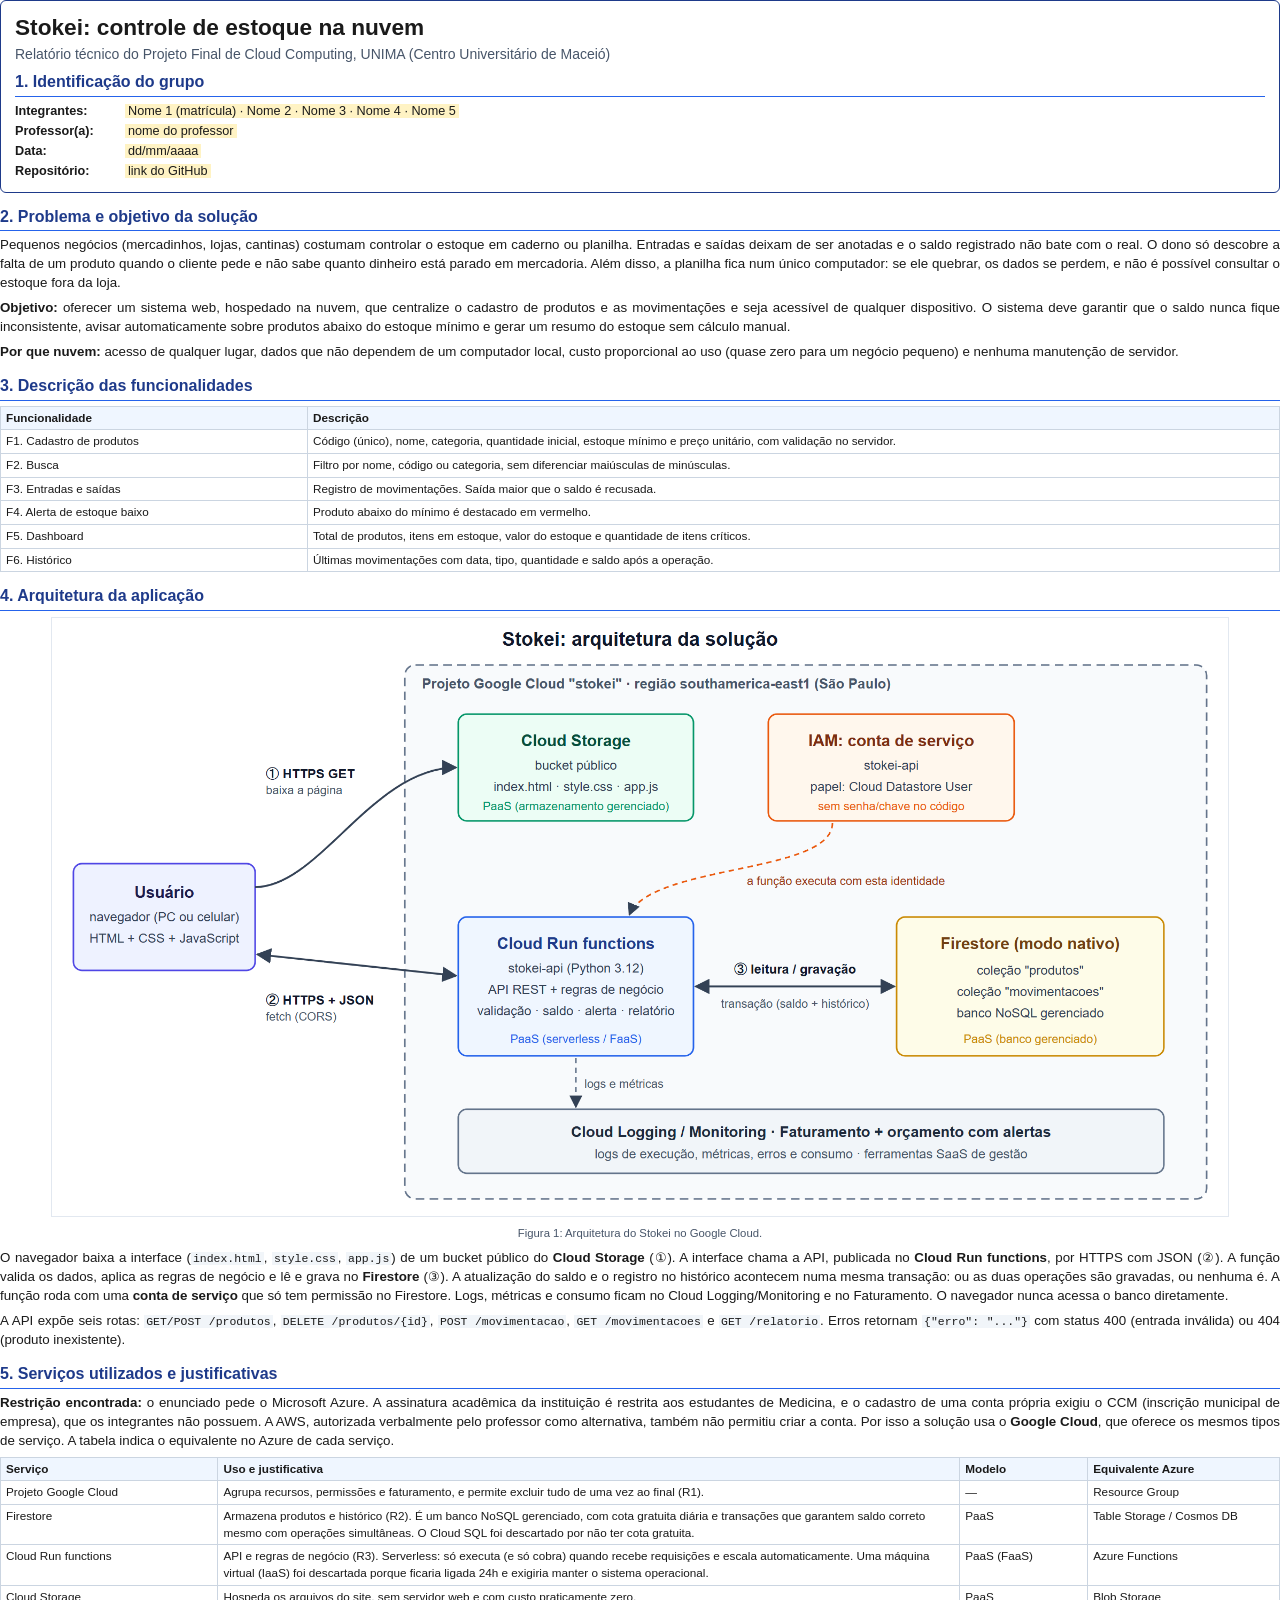
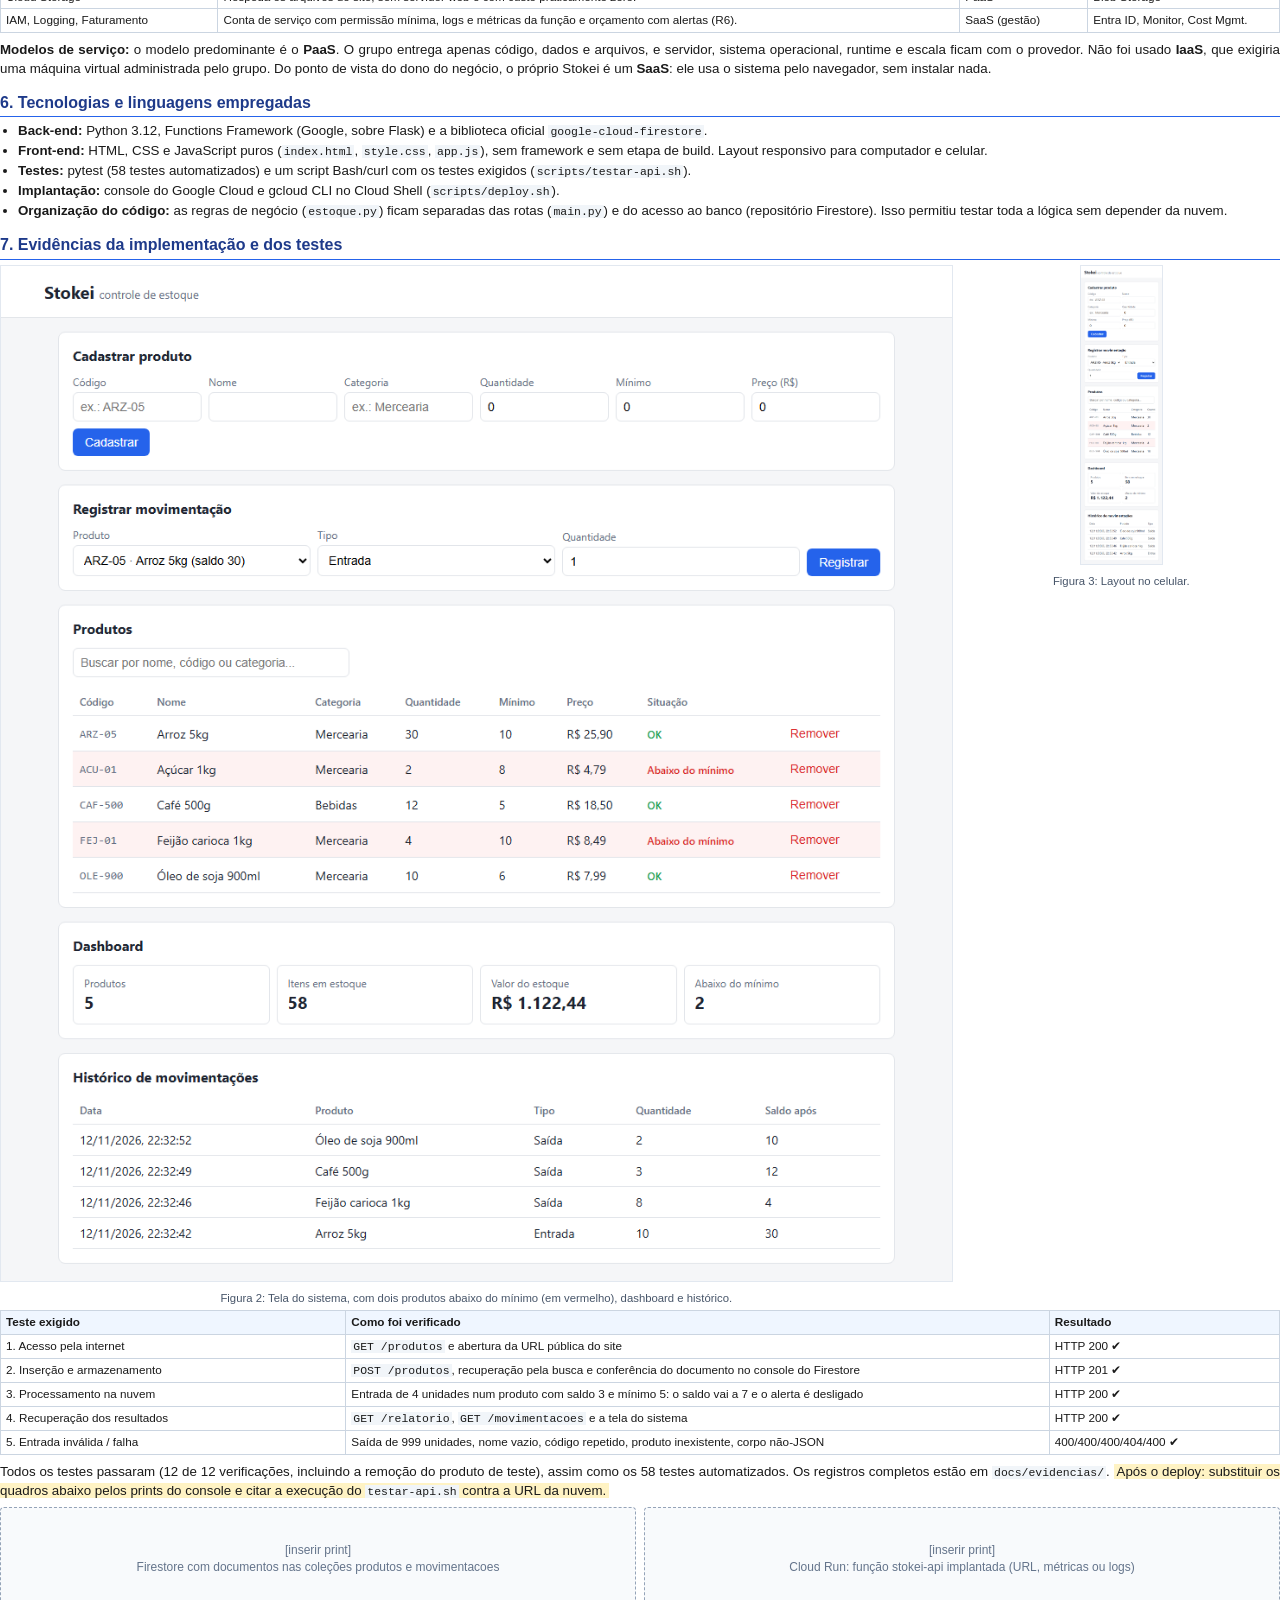
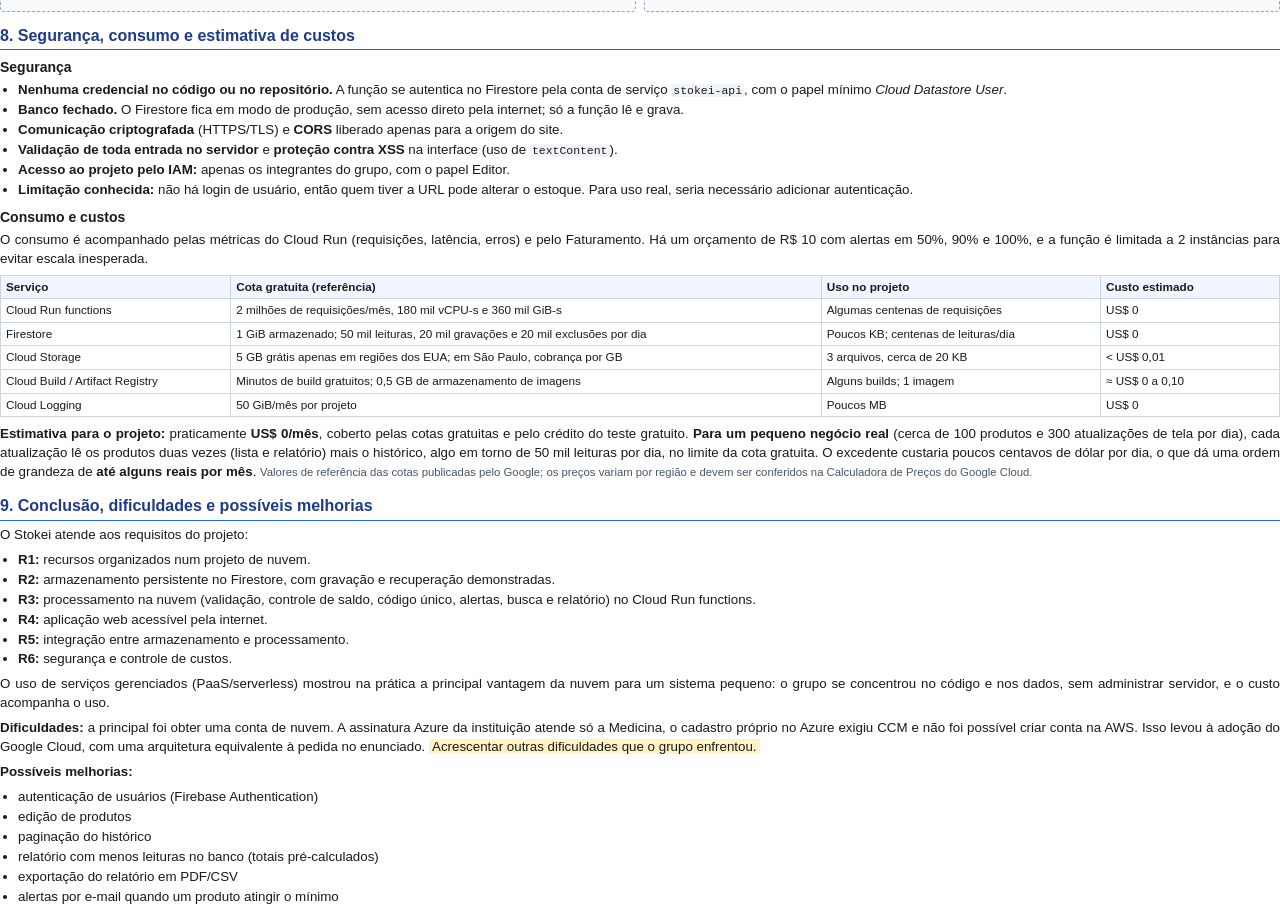
==== docs/relatorio/relatorio.html @ 0b98f46e "Initial version of the Stokei project Inventory web app for small businesses, built for the Cloud Co" ====
<!doctype html>
<html lang="pt-BR">
<head>
<meta charset="utf-8">
<title>Relatório Técnico — Stokei</title>
<style>
  @page { size: A4; margin: 15mm 17mm; }
  * { box-sizing: border-box; }
  body { font-family: "Segoe UI", Arial, Helvetica, sans-serif; font-size: 10pt; line-height: 1.42; color: #1a1a1a; margin: 0; }
  h1 { font-size: 17pt; margin: 0 0 2px; }
  h2 { font-size: 12pt; margin: 13px 0 5px; padding-bottom: 2px; border-bottom: 1.5px solid #2563eb; color: #1e3a8a; break-after: avoid; }
  h3 { font-size: 10.5pt; margin: 8px 0 3px; break-after: avoid; }
  p { margin: 0 0 6px; text-align: justify; }
  ul { margin: 0 0 6px; padding-left: 18px; }
  li { margin-bottom: 1px; }
  table { width: 100%; border-collapse: collapse; margin: 4px 0 8px; font-size: 8.8pt; }
  tr { break-inside: avoid; }
  th, td { border: 1px solid #cbd5e1; padding: 3px 5px; text-align: left; vertical-align: top; }
  th { background: #eff6ff; }
  code { font-family: Consolas, monospace; font-size: 8.6pt; background: #f1f5f9; padding: 0 2px; }
  figure { margin: 6px 0 8px; text-align: center; break-inside: avoid; }
  figure img { max-width: 100%; border: 1px solid #e2e8f0; }
  figcaption { font-size: 8.5pt; color: #475569; margin-top: 2px; }
  .capa { border: 1.5px solid #1e3a8a; border-radius: 6px; padding: 10px 14px; margin-bottom: 4px; }
  .capa h2 { margin-top: 0; }
  .capa .sub { color: #475569; font-size: 10.5pt; margin-bottom: 6px; }
  .capa table { margin: 0; font-size: 9.5pt; }
  .capa td { border: none; padding: 1px 4px 1px 0; }
  .preencher { background: #fff3c4; padding: 0 3px; }
  .print { border: 1.5px dashed #94a3b8; border-radius: 4px; height: 105px; display: flex; align-items: center; justify-content: center; color: #64748b; font-size: 9pt; background: #f8fafc; text-align: center; padding: 6px; }
  .duas { display: grid; grid-template-columns: 1fr 1fr; gap: 8px; break-inside: avoid; margin-bottom: 6px; }
  .lado { display: grid; grid-template-columns: 3fr 1fr; gap: 10px; align-items: start; break-inside: avoid; }
  .nota { font-size: 8.5pt; color: #475569; }
</style>
</head>
<body>

<div class="capa">
  <h1>Stokei: controle de estoque na nuvem</h1>
  <div class="sub">Relatório técnico do Projeto Final de Cloud Computing, UNIMA (Centro Universitário de Maceió)</div>
  <h2>1. Identificação do grupo</h2>
  <table>
    <tr><td style="width:110px"><b>Integrantes:</b></td><td><span class="preencher">Nome 1 (matrícula) · Nome 2 · Nome 3 · Nome 4 · Nome 5</span></td></tr>
    <tr><td><b>Professor(a):</b></td><td><span class="preencher">nome do professor</span></td></tr>
    <tr><td><b>Data:</b></td><td><span class="preencher">dd/mm/aaaa</span></td></tr>
    <tr><td><b>Repositório:</b></td><td><span class="preencher">link do GitHub</span></td></tr>
  </table>
</div>

<h2>2. Problema e objetivo da solução</h2>
<p>Pequenos negócios (mercadinhos, lojas, cantinas) costumam controlar o estoque em caderno ou planilha. Entradas e saídas deixam de ser anotadas e o saldo registrado não bate com o real. O dono só descobre a falta de um produto quando o cliente pede e não sabe quanto dinheiro está parado em mercadoria. Além disso, a planilha fica num único computador: se ele quebrar, os dados se perdem, e não é possível consultar o estoque fora da loja.</p>
<p><b>Objetivo:</b> oferecer um sistema web, hospedado na nuvem, que centralize o cadastro de produtos e as movimentações e seja acessível de qualquer dispositivo. O sistema deve garantir que o saldo nunca fique inconsistente, avisar automaticamente sobre produtos abaixo do estoque mínimo e gerar um resumo do estoque sem cálculo manual.</p>
<p><b>Por que nuvem:</b> acesso de qualquer lugar, dados que não dependem de um computador local, custo proporcional ao uso (quase zero para um negócio pequeno) e nenhuma manutenção de servidor.</p>

<h2>3. Descrição das funcionalidades</h2>
<table>
  <tr><th style="width:24%">Funcionalidade</th><th>Descrição</th></tr>
  <tr><td>F1. Cadastro de produtos</td><td>Código (único), nome, categoria, quantidade inicial, estoque mínimo e preço unitário, com validação no servidor.</td></tr>
  <tr><td>F2. Busca</td><td>Filtro por nome, código ou categoria, sem diferenciar maiúsculas de minúsculas.</td></tr>
  <tr><td>F3. Entradas e saídas</td><td>Registro de movimentações. Saída maior que o saldo é recusada.</td></tr>
  <tr><td>F4. Alerta de estoque baixo</td><td>Produto abaixo do mínimo é destacado em vermelho.</td></tr>
  <tr><td>F5. Dashboard</td><td>Total de produtos, itens em estoque, valor do estoque e quantidade de itens críticos.</td></tr>
  <tr><td>F6. Histórico</td><td>Últimas movimentações com data, tipo, quantidade e saldo após a operação.</td></tr>
</table>

<h2>4. Arquitetura da aplicação</h2>
<figure>
  <img src="../arquitetura.png" alt="Diagrama de arquitetura do Stokei" style="max-width:92%">
  <figcaption>Figura 1: Arquitetura do Stokei no Google Cloud.</figcaption>
</figure>
<p>O navegador baixa a interface (<code>index.html</code>, <code>style.css</code>, <code>app.js</code>) de um bucket público do <b>Cloud Storage</b> (①). A interface chama a API, publicada no <b>Cloud Run functions</b>, por HTTPS com JSON (②). A função valida os dados, aplica as regras de negócio e lê e grava no <b>Firestore</b> (③). A atualização do saldo e o registro no histórico acontecem numa mesma transação: ou as duas operações são gravadas, ou nenhuma é. A função roda com uma <b>conta de serviço</b> que só tem permissão no Firestore. Logs, métricas e consumo ficam no Cloud Logging/Monitoring e no Faturamento. O navegador nunca acessa o banco diretamente.</p>
<p>A API expõe seis rotas: <code>GET/POST /produtos</code>, <code>DELETE /produtos/{id}</code>, <code>POST /movimentacao</code>, <code>GET /movimentacoes</code> e <code>GET /relatorio</code>. Erros retornam <code>{"erro": "..."}</code> com status 400 (entrada inválida) ou 404 (produto inexistente).</p>

<h2>5. Serviços utilizados e justificativas</h2>
<p><b>Restrição encontrada:</b> o enunciado pede o Microsoft Azure. A assinatura acadêmica da instituição é restrita aos estudantes de Medicina, e o cadastro de uma conta própria exigiu o CCM (inscrição municipal de empresa), que os integrantes não possuem. A AWS, autorizada verbalmente pelo professor como alternativa, também não permitiu criar a conta. Por isso a solução usa o <b>Google Cloud</b>, que oferece os mesmos tipos de serviço. A tabela indica o equivalente no Azure de cada serviço.</p>
<table>
  <tr><th style="width:17%">Serviço</th><th>Uso e justificativa</th><th style="width:10%">Modelo</th><th style="width:15%">Equivalente Azure</th></tr>
  <tr><td>Projeto Google Cloud</td><td>Agrupa recursos, permissões e faturamento, e permite excluir tudo de uma vez ao final (R1).</td><td>—</td><td>Resource Group</td></tr>
  <tr><td>Firestore</td><td>Armazena produtos e histórico (R2). É um banco NoSQL gerenciado, com cota gratuita diária e transações que garantem saldo correto mesmo com operações simultâneas. O Cloud SQL foi descartado por não ter cota gratuita.</td><td>PaaS</td><td>Table Storage / Cosmos DB</td></tr>
  <tr><td>Cloud Run functions</td><td>API e regras de negócio (R3). Serverless: só executa (e só cobra) quando recebe requisições e escala automaticamente. Uma máquina virtual (IaaS) foi descartada porque ficaria ligada 24h e exigiria manter o sistema operacional.</td><td>PaaS (FaaS)</td><td>Azure Functions</td></tr>
  <tr><td>Cloud Storage</td><td>Hospeda os arquivos do site, sem servidor web e com custo praticamente zero.</td><td>PaaS</td><td>Blob Storage</td></tr>
  <tr><td>IAM, Logging, Faturamento</td><td>Conta de serviço com permissão mínima, logs e métricas da função e orçamento com alertas (R6).</td><td>SaaS (gestão)</td><td>Entra ID, Monitor, Cost Mgmt.</td></tr>
</table>
<p><b>Modelos de serviço:</b> o modelo predominante é o <b>PaaS</b>. O grupo entrega apenas código, dados e arquivos, e servidor, sistema operacional, runtime e escala ficam com o provedor. Não foi usado <b>IaaS</b>, que exigiria uma máquina virtual administrada pelo grupo. Do ponto de vista do dono do negócio, o próprio Stokei é um <b>SaaS</b>: ele usa o sistema pelo navegador, sem instalar nada.</p>

<h2>6. Tecnologias e linguagens empregadas</h2>
<ul>
  <li><b>Back-end:</b> Python 3.12, Functions Framework (Google, sobre Flask) e a biblioteca oficial <code>google-cloud-firestore</code>.</li>
  <li><b>Front-end:</b> HTML, CSS e JavaScript puros (<code>index.html</code>, <code>style.css</code>, <code>app.js</code>), sem framework e sem etapa de build. Layout responsivo para computador e celular.</li>
  <li><b>Testes:</b> pytest (58 testes automatizados) e um script Bash/curl com os testes exigidos (<code>scripts/testar-api.sh</code>).</li>
  <li><b>Implantação:</b> console do Google Cloud e gcloud CLI no Cloud Shell (<code>scripts/deploy.sh</code>).</li>
  <li><b>Organização do código:</b> as regras de negócio (<code>estoque.py</code>) ficam separadas das rotas (<code>main.py</code>) e do acesso ao banco (repositório Firestore). Isso permitiu testar toda a lógica sem depender da nuvem.</li>
</ul>

<h2>7. Evidências da implementação e dos testes</h2>
<div class="lado">
  <figure style="margin:0">
    <img src="../evidencias/tela-sistema.png" alt="Tela do Stokei no computador">
    <figcaption>Figura 2: Tela do sistema, com dois produtos abaixo do mínimo (em vermelho), dashboard e histórico.</figcaption>
  </figure>
  <figure style="margin:0">
    <img src="../evidencias/tela-celular.png" alt="Tela do Stokei no celular" style="max-height:300px">
    <figcaption>Figura 3: Layout no celular.</figcaption>
  </figure>
</div>
<table>
  <tr><th style="width:27%">Teste exigido</th><th>Como foi verificado</th><th style="width:18%">Resultado</th></tr>
  <tr><td>1. Acesso pela internet</td><td><code>GET /produtos</code> e abertura da URL pública do site</td><td>HTTP 200 ✔</td></tr>
  <tr><td>2. Inserção e armazenamento</td><td><code>POST /produtos</code>, recuperação pela busca e conferência do documento no console do Firestore</td><td>HTTP 201 ✔</td></tr>
  <tr><td>3. Processamento na nuvem</td><td>Entrada de 4 unidades num produto com saldo 3 e mínimo 5: o saldo vai a 7 e o alerta é desligado</td><td>HTTP 200 ✔</td></tr>
  <tr><td>4. Recuperação dos resultados</td><td><code>GET /relatorio</code>, <code>GET /movimentacoes</code> e a tela do sistema</td><td>HTTP 200 ✔</td></tr>
  <tr><td>5. Entrada inválida / falha</td><td>Saída de 999 unidades, nome vazio, código repetido, produto inexistente, corpo não-JSON</td><td>400/400/400/404/400 ✔</td></tr>
</table>
<p>Todos os testes passaram (12 de 12 verificações, incluindo a remoção do produto de teste), assim como os 58 testes automatizados. Os registros completos estão em <code>docs/evidencias/</code>. <span class="preencher">Após o deploy: substituir os quadros abaixo pelos prints do console e citar a execução do <code>testar-api.sh</code> contra a URL da nuvem.</span></p>
<div class="duas">
  <div class="print">[inserir print]<br>Firestore com documentos nas coleções produtos e movimentacoes</div>
  <div class="print">[inserir print]<br>Cloud Run: função stokei-api implantada (URL, métricas ou logs)</div>
</div>

<h2>8. Segurança, consumo e estimativa de custos</h2>
<h3>Segurança</h3>
<ul>
  <li><b>Nenhuma credencial no código ou no repositório.</b> A função se autentica no Firestore pela conta de serviço <code>stokei-api</code>, com o papel mínimo <i>Cloud Datastore User</i>.</li>
  <li><b>Banco fechado.</b> O Firestore fica em modo de produção, sem acesso direto pela internet; só a função lê e grava.</li>
  <li><b>Comunicação criptografada</b> (HTTPS/TLS) e <b>CORS</b> liberado apenas para a origem do site.</li>
  <li><b>Validação de toda entrada no servidor</b> e <b>proteção contra XSS</b> na interface (uso de <code>textContent</code>).</li>
  <li><b>Acesso ao projeto pelo IAM:</b> apenas os integrantes do grupo, com o papel Editor.</li>
  <li><b>Limitação conhecida:</b> não há login de usuário, então quem tiver a URL pode alterar o estoque. Para uso real, seria necessário adicionar autenticação.</li>
</ul>
<h3>Consumo e custos</h3>
<p>O consumo é acompanhado pelas métricas do Cloud Run (requisições, latência, erros) e pelo Faturamento. Há um orçamento de R$ 10 com alertas em 50%, 90% e 100%, e a função é limitada a 2 instâncias para evitar escala inesperada.</p>
<table>
  <tr><th style="width:18%">Serviço</th><th>Cota gratuita (referência)</th><th>Uso no projeto</th><th style="width:14%">Custo estimado</th></tr>
  <tr><td>Cloud Run functions</td><td>2 milhões de requisições/mês, 180 mil vCPU-s e 360 mil GiB-s</td><td>Algumas centenas de requisições</td><td>US$ 0</td></tr>
  <tr><td>Firestore</td><td>1 GiB armazenado; 50 mil leituras, 20 mil gravações e 20 mil exclusões por dia</td><td>Poucos KB; centenas de leituras/dia</td><td>US$ 0</td></tr>
  <tr><td>Cloud Storage</td><td>5 GB grátis apenas em regiões dos EUA; em São Paulo, cobrança por GB</td><td>3 arquivos, cerca de 20 KB</td><td>&lt; US$ 0,01</td></tr>
  <tr><td>Cloud Build / Artifact Registry</td><td>Minutos de build gratuitos; 0,5 GB de armazenamento de imagens</td><td>Alguns builds; 1 imagem</td><td>≈ US$ 0 a 0,10</td></tr>
  <tr><td>Cloud Logging</td><td>50 GiB/mês por projeto</td><td>Poucos MB</td><td>US$ 0</td></tr>
</table>
<p><b>Estimativa para o projeto:</b> praticamente <b>US$ 0/mês</b>, coberto pelas cotas gratuitas e pelo crédito do teste gratuito. <b>Para um pequeno negócio real</b> (cerca de 100 produtos e 300 atualizações de tela por dia), cada atualização lê os produtos duas vezes (lista e relatório) mais o histórico, algo em torno de 50 mil leituras por dia, no limite da cota gratuita. O excedente custaria poucos centavos de dólar por dia, o que dá uma ordem de grandeza de <b>até alguns reais por mês</b>. <span class="nota">Valores de referência das cotas publicadas pelo Google; os preços variam por região e devem ser conferidos na Calculadora de Preços do Google Cloud.</span></p>

<h2>9. Conclusão, dificuldades e possíveis melhorias</h2>
<p>O Stokei atende aos requisitos do projeto:</p>
<ul>
  <li><b>R1:</b> recursos organizados num projeto de nuvem.</li>
  <li><b>R2:</b> armazenamento persistente no Firestore, com gravação e recuperação demonstradas.</li>
  <li><b>R3:</b> processamento na nuvem (validação, controle de saldo, código único, alertas, busca e relatório) no Cloud Run functions.</li>
  <li><b>R4:</b> aplicação web acessível pela internet.</li>
  <li><b>R5:</b> integração entre armazenamento e processamento.</li>
  <li><b>R6:</b> segurança e controle de custos.</li>
</ul>
<p>O uso de serviços gerenciados (PaaS/serverless) mostrou na prática a principal vantagem da nuvem para um sistema pequeno: o grupo se concentrou no código e nos dados, sem administrar servidor, e o custo acompanha o uso.</p>
<p><b>Dificuldades:</b> a principal foi obter uma conta de nuvem. A assinatura Azure da instituição atende só a Medicina, o cadastro próprio no Azure exigiu CCM e não foi possível criar conta na AWS. Isso levou à adoção do Google Cloud, com uma arquitetura equivalente à pedida no enunciado. <span class="preencher">Acrescentar outras dificuldades que o grupo enfrentou.</span></p>
<p><b>Possíveis melhorias:</b></p>
<ul>
  <li>autenticação de usuários (Firebase Authentication)</li>
  <li>edição de produtos</li>
  <li>paginação do histórico</li>
  <li>relatório com menos leituras no banco (totais pré-calculados)</li>
  <li>exportação do relatório em PDF/CSV</li>
  <li>alertas por e-mail quando um produto atingir o mínimo</li>
</ul>

</body>
</html>
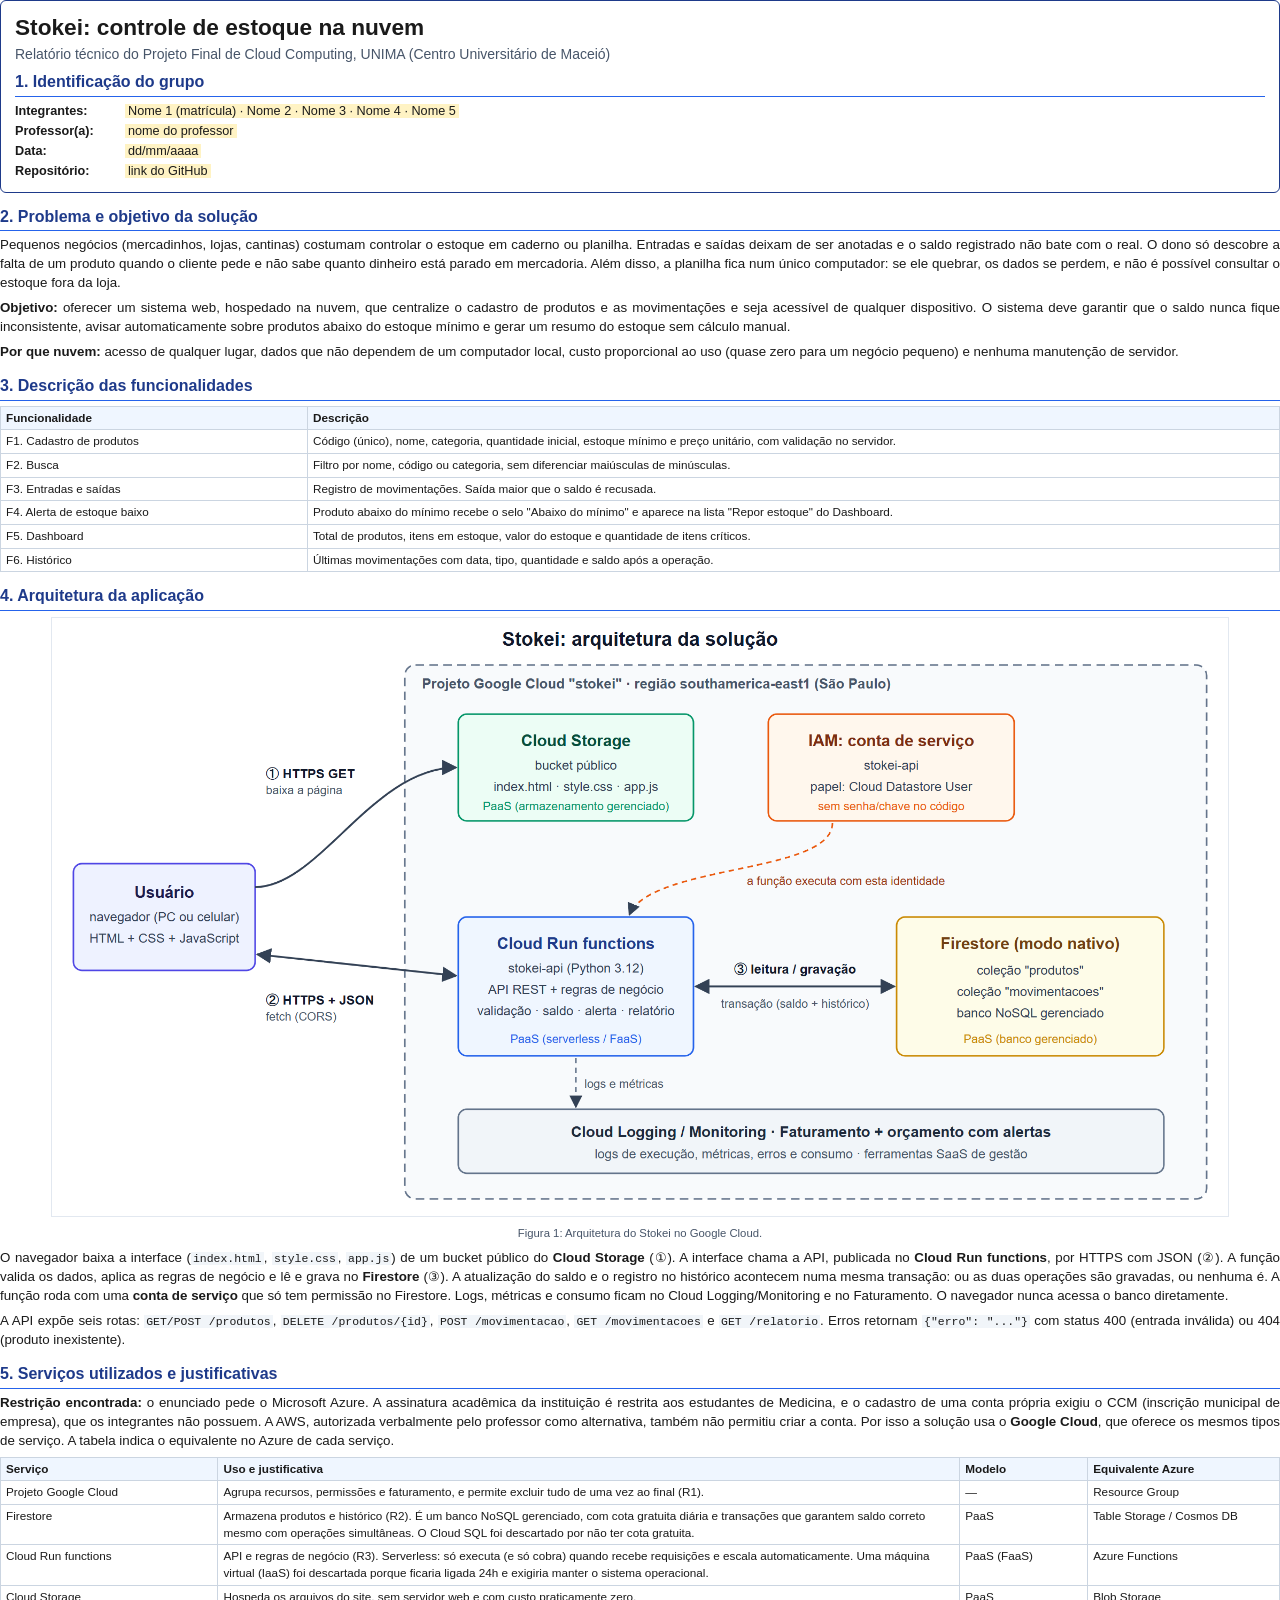
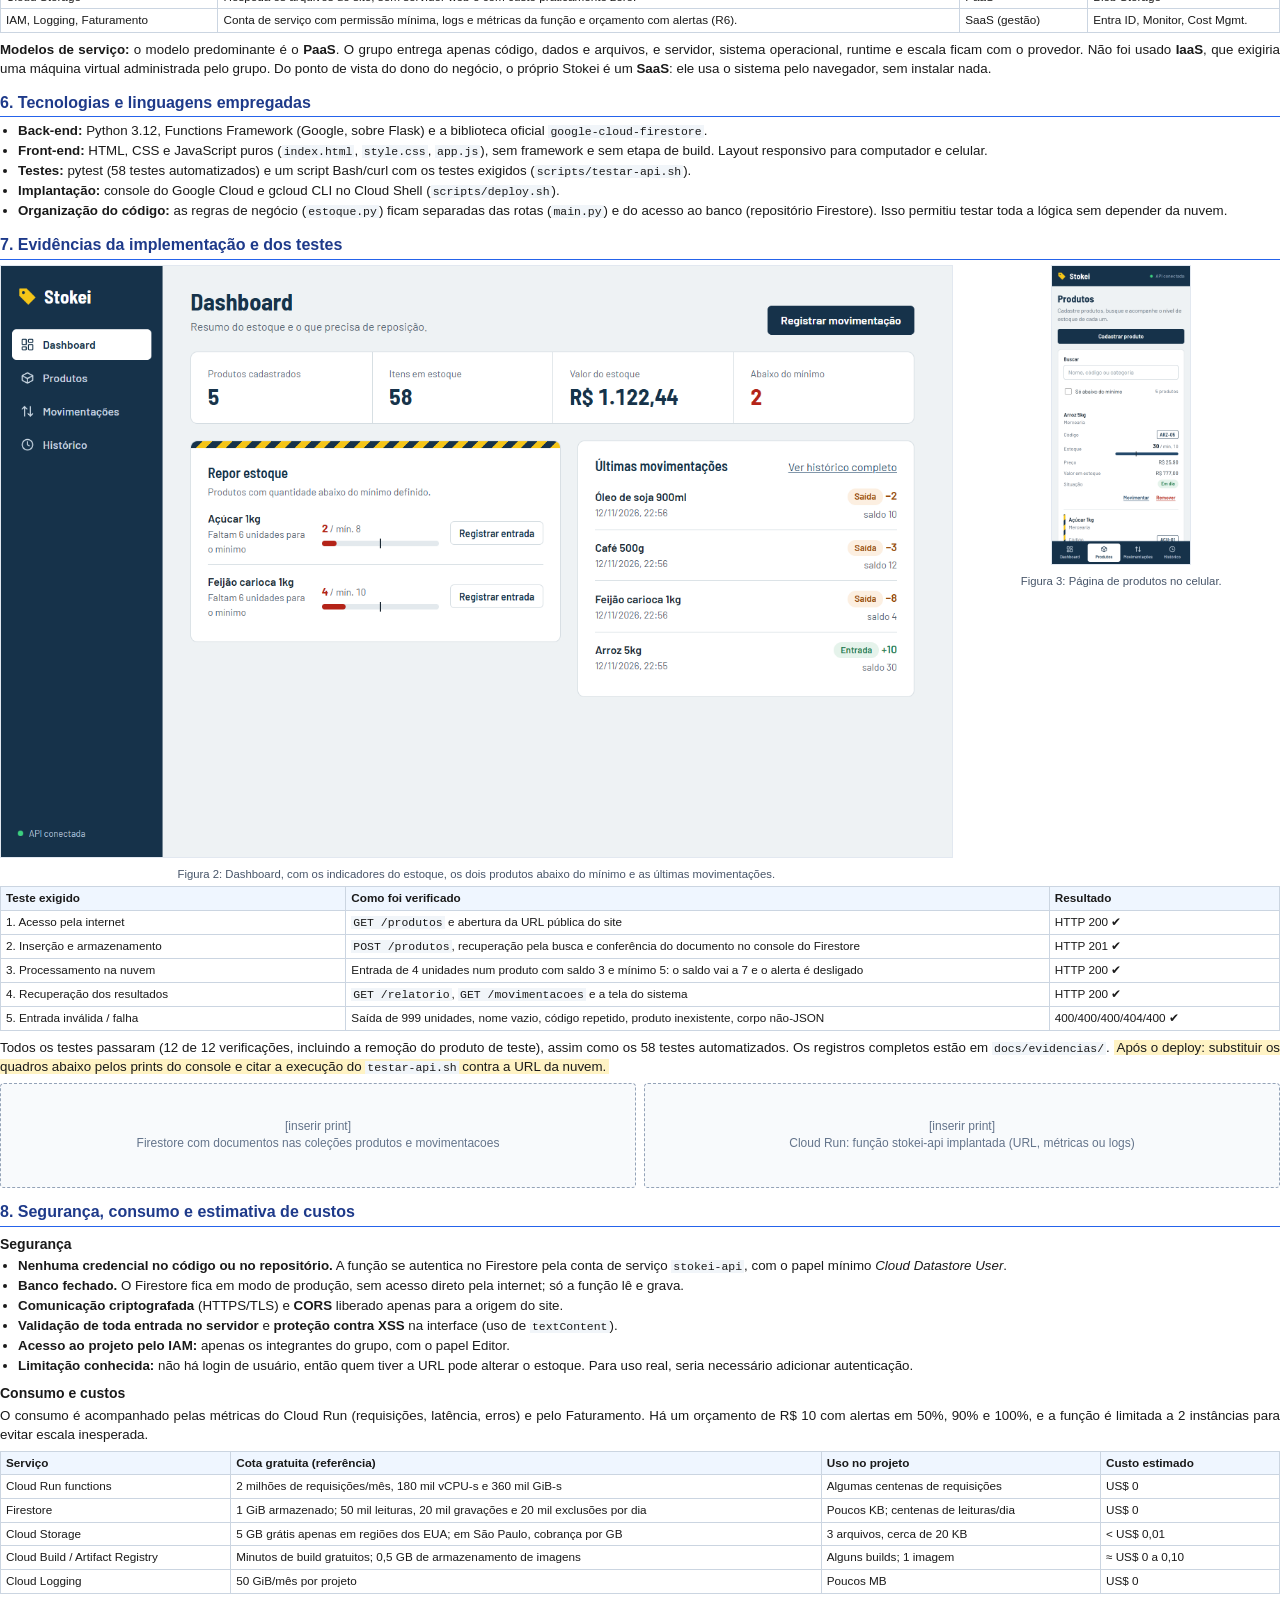
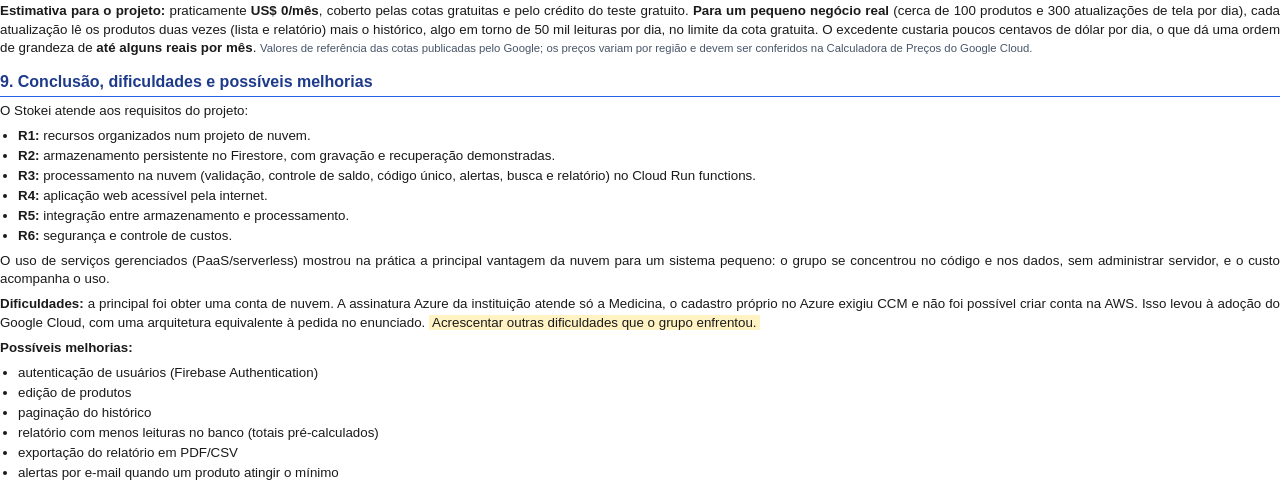
==== commit 674320d3: "Redesign the site as four pages with a sidebar - Split the single page into Dashboard, Produtos, Mov" ====
--- a/docs/relatorio/relatorio.html
+++ b/docs/relatorio/relatorio.html
@@ -58,7 +58,7 @@
   <tr><td>F1. Cadastro de produtos</td><td>Código (único), nome, categoria, quantidade inicial, estoque mínimo e preço unitário, com validação no servidor.</td></tr>
   <tr><td>F2. Busca</td><td>Filtro por nome, código ou categoria, sem diferenciar maiúsculas de minúsculas.</td></tr>
   <tr><td>F3. Entradas e saídas</td><td>Registro de movimentações. Saída maior que o saldo é recusada.</td></tr>
-  <tr><td>F4. Alerta de estoque baixo</td><td>Produto abaixo do mínimo é destacado em vermelho.</td></tr>
+  <tr><td>F4. Alerta de estoque baixo</td><td>Produto abaixo do mínimo recebe o selo "Abaixo do mínimo" e aparece na lista "Repor estoque" do Dashboard.</td></tr>
   <tr><td>F5. Dashboard</td><td>Total de produtos, itens em estoque, valor do estoque e quantidade de itens críticos.</td></tr>
   <tr><td>F6. Histórico</td><td>Últimas movimentações com data, tipo, quantidade e saldo após a operação.</td></tr>
 </table>
@@ -96,11 +96,11 @@
 <div class="lado">
   <figure style="margin:0">
     <img src="../evidencias/tela-sistema.png" alt="Tela do Stokei no computador">
-    <figcaption>Figura 2: Tela do sistema, com dois produtos abaixo do mínimo (em vermelho), dashboard e histórico.</figcaption>
+    <figcaption>Figura 2: Dashboard, com os indicadores do estoque, os dois produtos abaixo do mínimo e as últimas movimentações.</figcaption>
   </figure>
   <figure style="margin:0">
     <img src="../evidencias/tela-celular.png" alt="Tela do Stokei no celular" style="max-height:300px">
-    <figcaption>Figura 3: Layout no celular.</figcaption>
+    <figcaption>Figura 3: Página de produtos no celular.</figcaption>
   </figure>
 </div>
 <table>
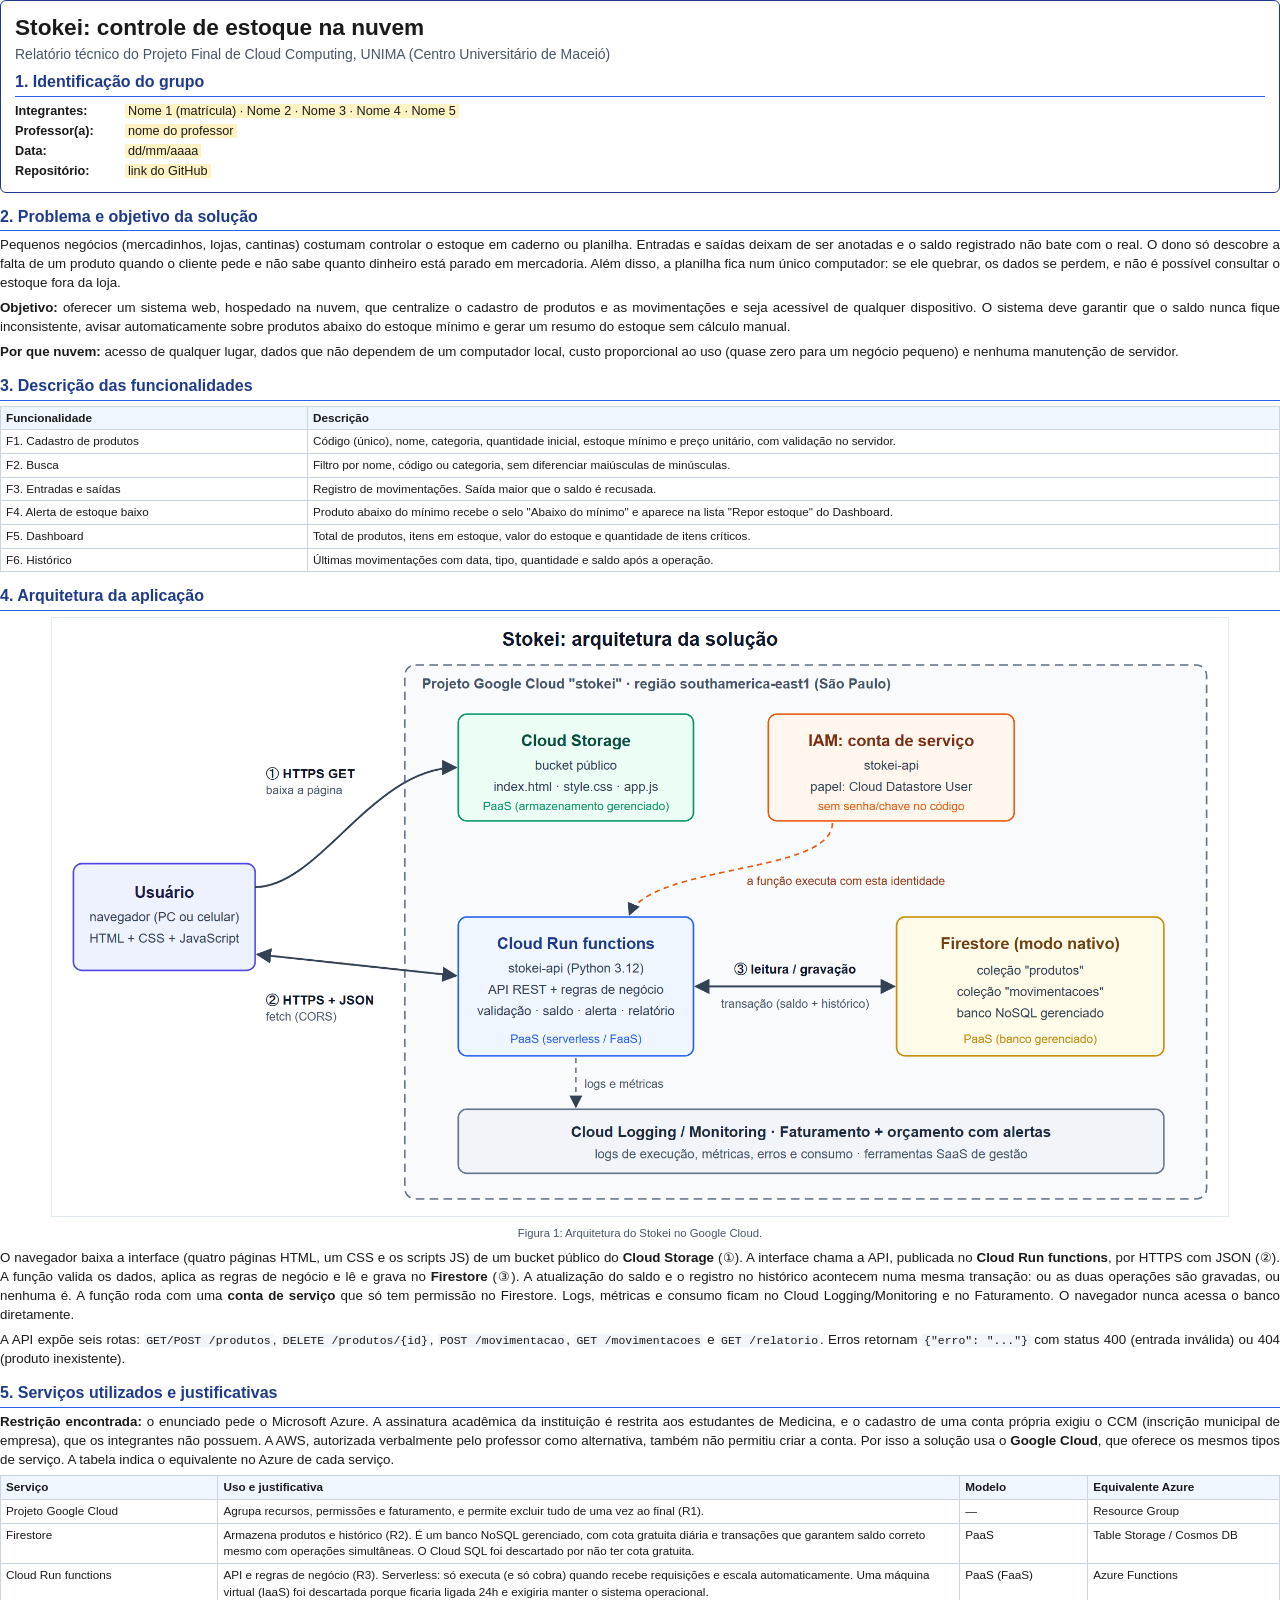
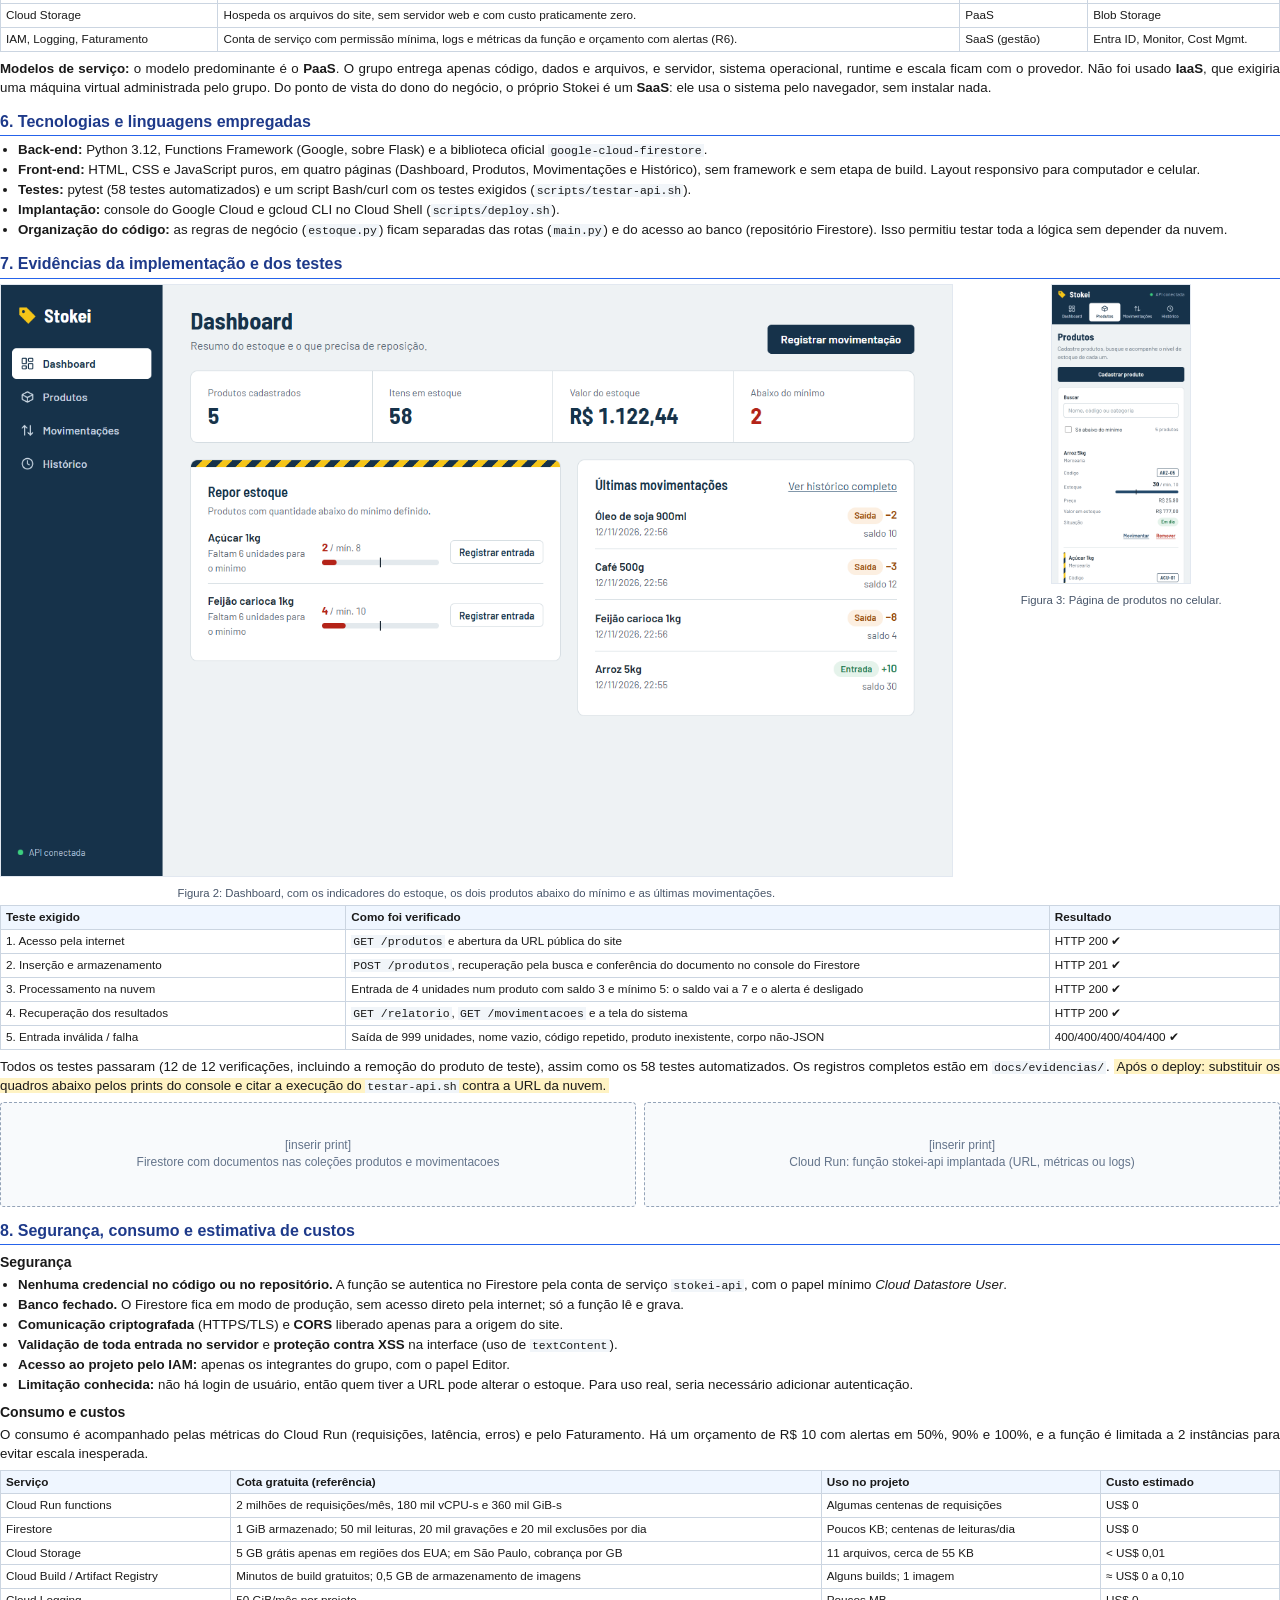
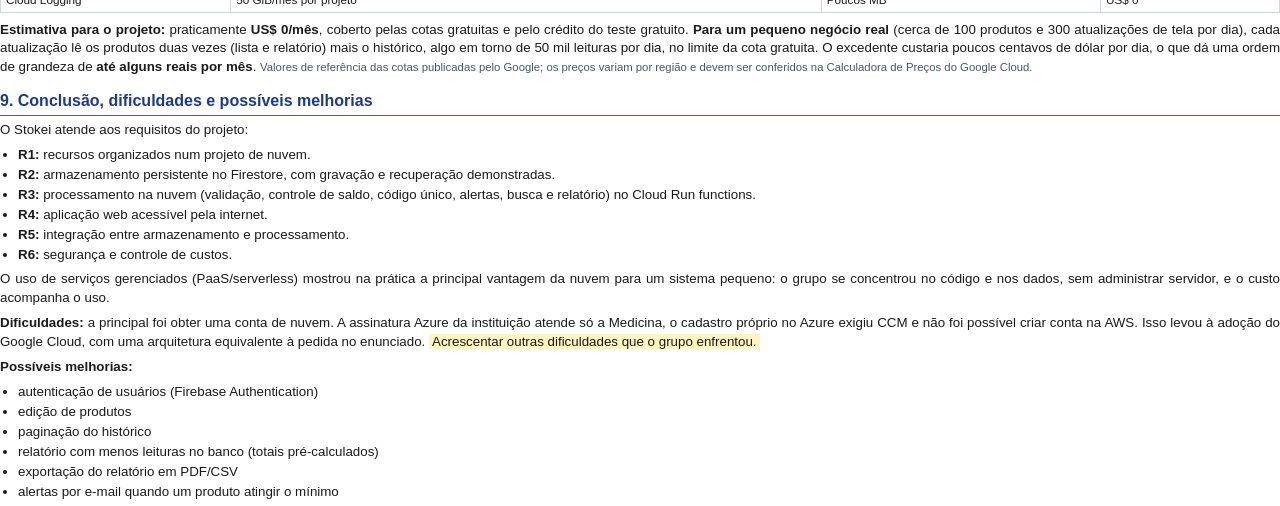
==== commit 6d1436cd: "Move the phone menu to the top and fix stale doc references - Phone layout: the page menu is now a s" ====
--- a/docs/relatorio/relatorio.html
+++ b/docs/relatorio/relatorio.html
@@ -68,7 +68,7 @@
   <img src="../arquitetura.png" alt="Diagrama de arquitetura do Stokei" style="max-width:92%">
   <figcaption>Figura 1: Arquitetura do Stokei no Google Cloud.</figcaption>
 </figure>
-<p>O navegador baixa a interface (<code>index.html</code>, <code>style.css</code>, <code>app.js</code>) de um bucket público do <b>Cloud Storage</b> (①). A interface chama a API, publicada no <b>Cloud Run functions</b>, por HTTPS com JSON (②). A função valida os dados, aplica as regras de negócio e lê e grava no <b>Firestore</b> (③). A atualização do saldo e o registro no histórico acontecem numa mesma transação: ou as duas operações são gravadas, ou nenhuma é. A função roda com uma <b>conta de serviço</b> que só tem permissão no Firestore. Logs, métricas e consumo ficam no Cloud Logging/Monitoring e no Faturamento. O navegador nunca acessa o banco diretamente.</p>
+<p>O navegador baixa a interface (quatro páginas HTML, um CSS e os scripts JS) de um bucket público do <b>Cloud Storage</b> (①). A interface chama a API, publicada no <b>Cloud Run functions</b>, por HTTPS com JSON (②). A função valida os dados, aplica as regras de negócio e lê e grava no <b>Firestore</b> (③). A atualização do saldo e o registro no histórico acontecem numa mesma transação: ou as duas operações são gravadas, ou nenhuma é. A função roda com uma <b>conta de serviço</b> que só tem permissão no Firestore. Logs, métricas e consumo ficam no Cloud Logging/Monitoring e no Faturamento. O navegador nunca acessa o banco diretamente.</p>
 <p>A API expõe seis rotas: <code>GET/POST /produtos</code>, <code>DELETE /produtos/{id}</code>, <code>POST /movimentacao</code>, <code>GET /movimentacoes</code> e <code>GET /relatorio</code>. Erros retornam <code>{"erro": "..."}</code> com status 400 (entrada inválida) ou 404 (produto inexistente).</p>
 
 <h2>5. Serviços utilizados e justificativas</h2>
@@ -86,7 +86,7 @@
 <h2>6. Tecnologias e linguagens empregadas</h2>
 <ul>
   <li><b>Back-end:</b> Python 3.12, Functions Framework (Google, sobre Flask) e a biblioteca oficial <code>google-cloud-firestore</code>.</li>
-  <li><b>Front-end:</b> HTML, CSS e JavaScript puros (<code>index.html</code>, <code>style.css</code>, <code>app.js</code>), sem framework e sem etapa de build. Layout responsivo para computador e celular.</li>
+  <li><b>Front-end:</b> HTML, CSS e JavaScript puros, em quatro páginas (Dashboard, Produtos, Movimentações e Histórico), sem framework e sem etapa de build. Layout responsivo para computador e celular.</li>
   <li><b>Testes:</b> pytest (58 testes automatizados) e um script Bash/curl com os testes exigidos (<code>scripts/testar-api.sh</code>).</li>
   <li><b>Implantação:</b> console do Google Cloud e gcloud CLI no Cloud Shell (<code>scripts/deploy.sh</code>).</li>
   <li><b>Organização do código:</b> as regras de negócio (<code>estoque.py</code>) ficam separadas das rotas (<code>main.py</code>) e do acesso ao banco (repositório Firestore). Isso permitiu testar toda a lógica sem depender da nuvem.</li>
@@ -133,7 +133,7 @@
   <tr><th style="width:18%">Serviço</th><th>Cota gratuita (referência)</th><th>Uso no projeto</th><th style="width:14%">Custo estimado</th></tr>
   <tr><td>Cloud Run functions</td><td>2 milhões de requisições/mês, 180 mil vCPU-s e 360 mil GiB-s</td><td>Algumas centenas de requisições</td><td>US$ 0</td></tr>
   <tr><td>Firestore</td><td>1 GiB armazenado; 50 mil leituras, 20 mil gravações e 20 mil exclusões por dia</td><td>Poucos KB; centenas de leituras/dia</td><td>US$ 0</td></tr>
-  <tr><td>Cloud Storage</td><td>5 GB grátis apenas em regiões dos EUA; em São Paulo, cobrança por GB</td><td>3 arquivos, cerca de 20 KB</td><td>&lt; US$ 0,01</td></tr>
+  <tr><td>Cloud Storage</td><td>5 GB grátis apenas em regiões dos EUA; em São Paulo, cobrança por GB</td><td>11 arquivos, cerca de 55 KB</td><td>&lt; US$ 0,01</td></tr>
   <tr><td>Cloud Build / Artifact Registry</td><td>Minutos de build gratuitos; 0,5 GB de armazenamento de imagens</td><td>Alguns builds; 1 imagem</td><td>≈ US$ 0 a 0,10</td></tr>
   <tr><td>Cloud Logging</td><td>50 GiB/mês por projeto</td><td>Poucos MB</td><td>US$ 0</td></tr>
 </table>
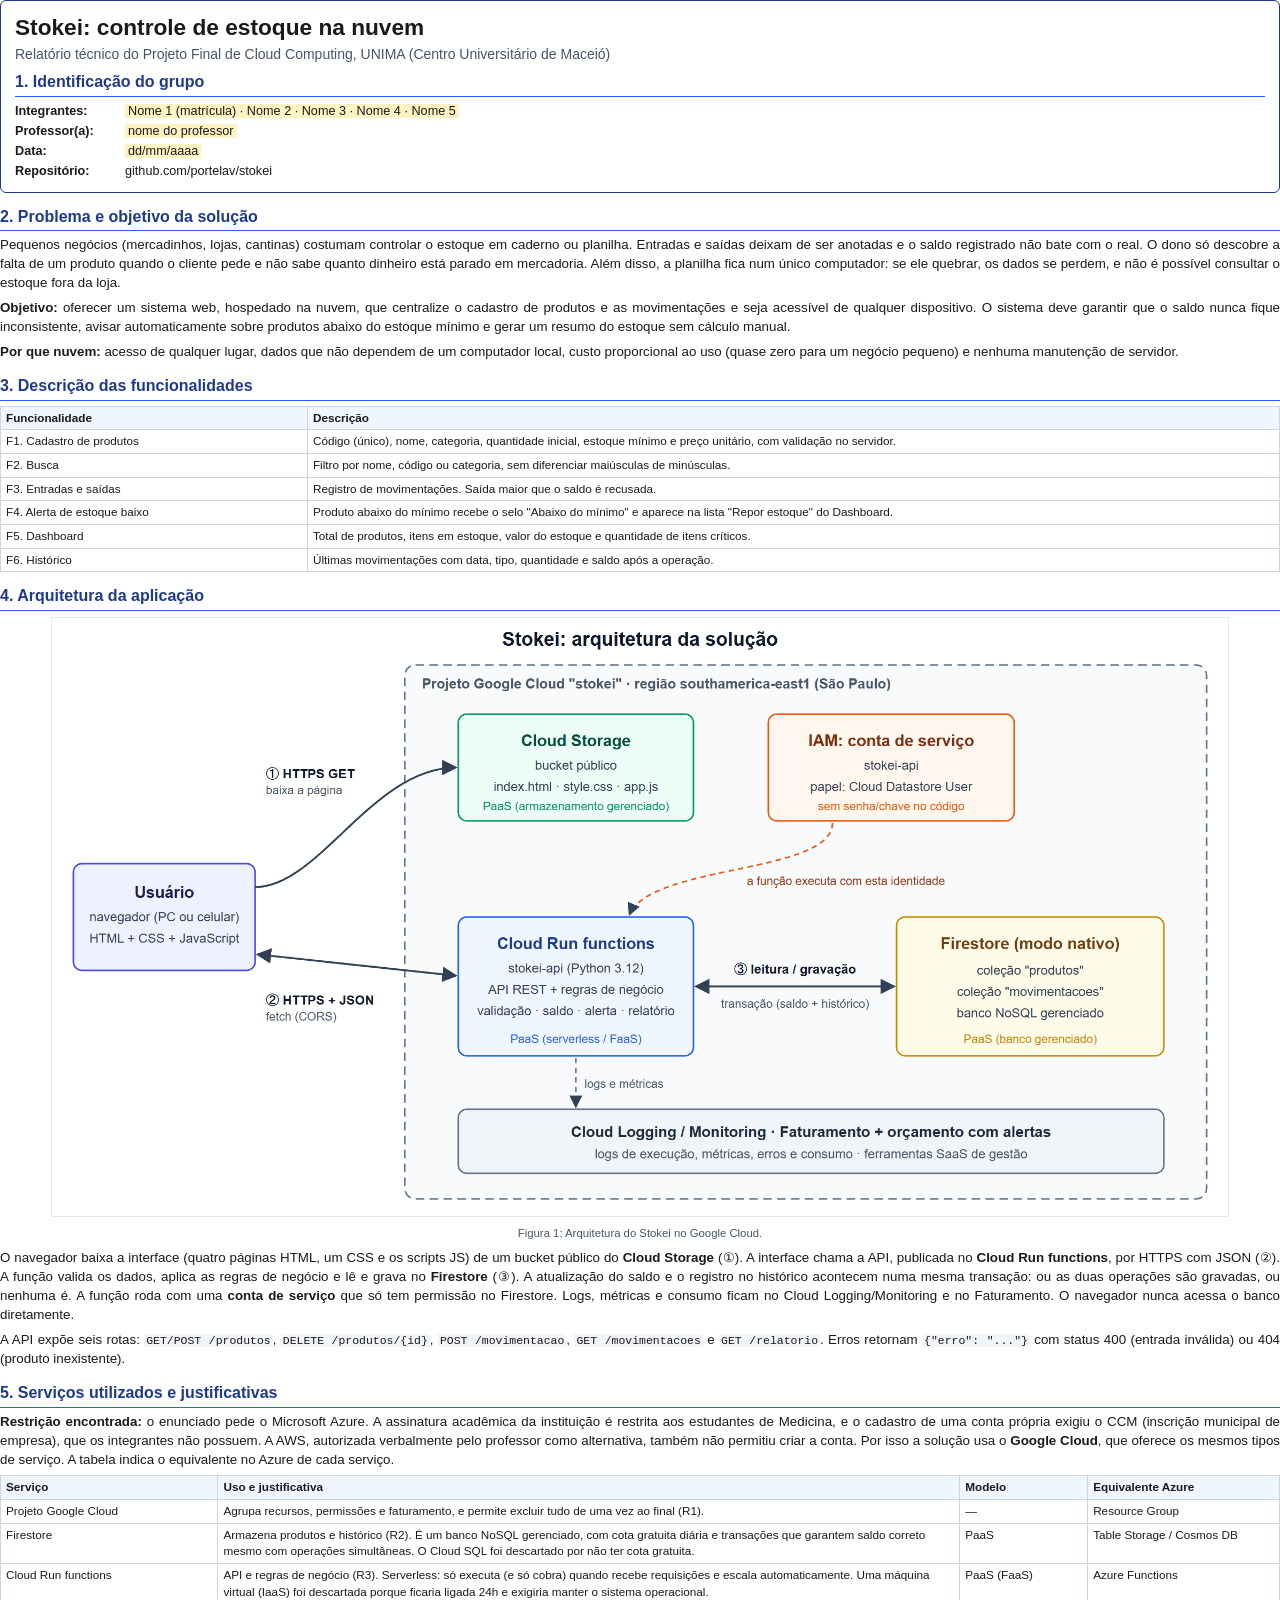
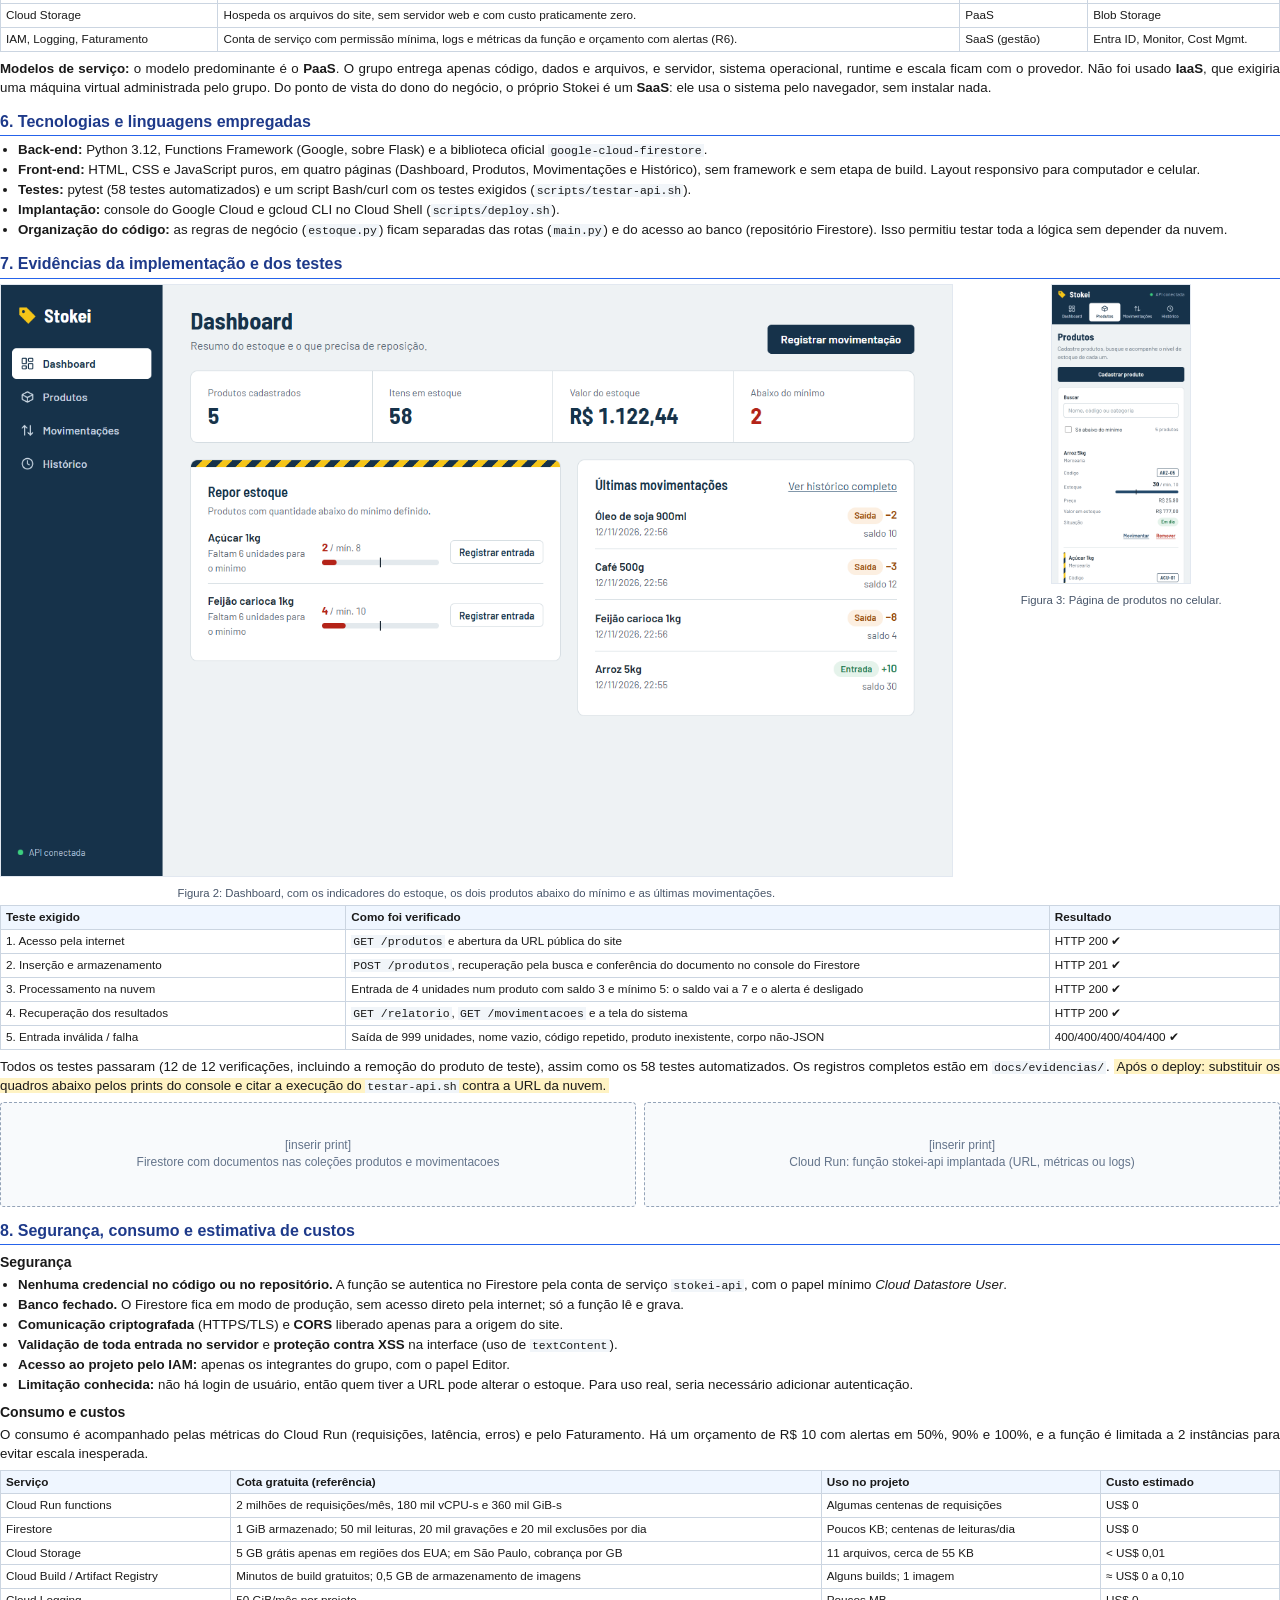
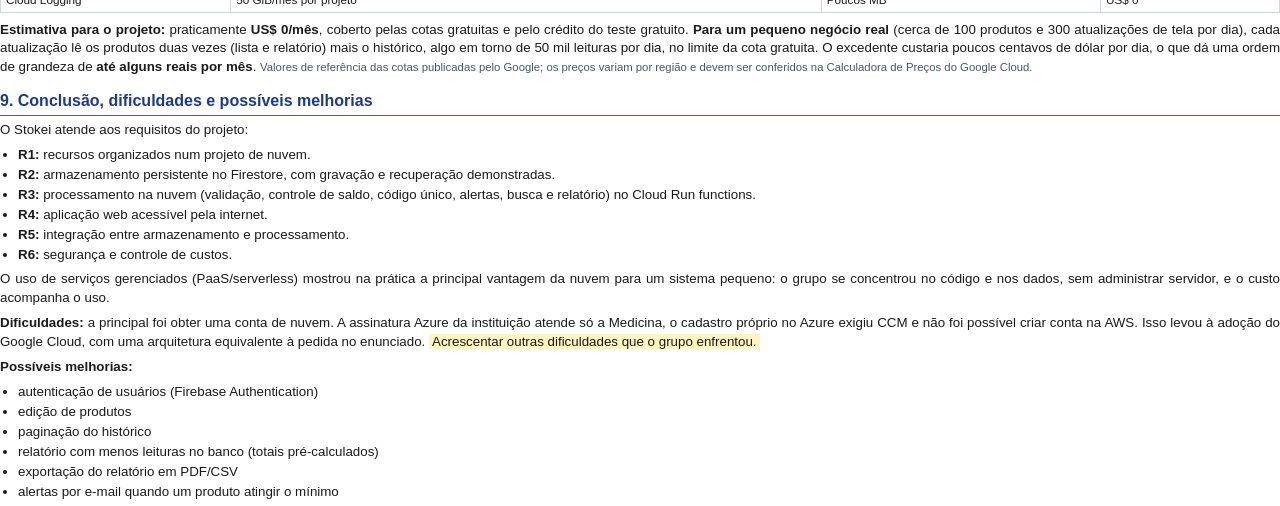
==== commit 16936ea2: "Add Dockerfiles and deploy troubleshooting; shorten the presentation guide - api/Dockerfile: run the" ====
--- a/docs/relatorio/relatorio.html
+++ b/docs/relatorio/relatorio.html
@@ -43,7 +43,7 @@
     <tr><td style="width:110px"><b>Integrantes:</b></td><td><span class="preencher">Nome 1 (matrícula) · Nome 2 · Nome 3 · Nome 4 · Nome 5</span></td></tr>
     <tr><td><b>Professor(a):</b></td><td><span class="preencher">nome do professor</span></td></tr>
     <tr><td><b>Data:</b></td><td><span class="preencher">dd/mm/aaaa</span></td></tr>
-    <tr><td><b>Repositório:</b></td><td><span class="preencher">link do GitHub</span></td></tr>
+    <tr><td><b>Repositório:</b></td><td>github.com/portelav/stokei</td></tr>
   </table>
 </div>
 
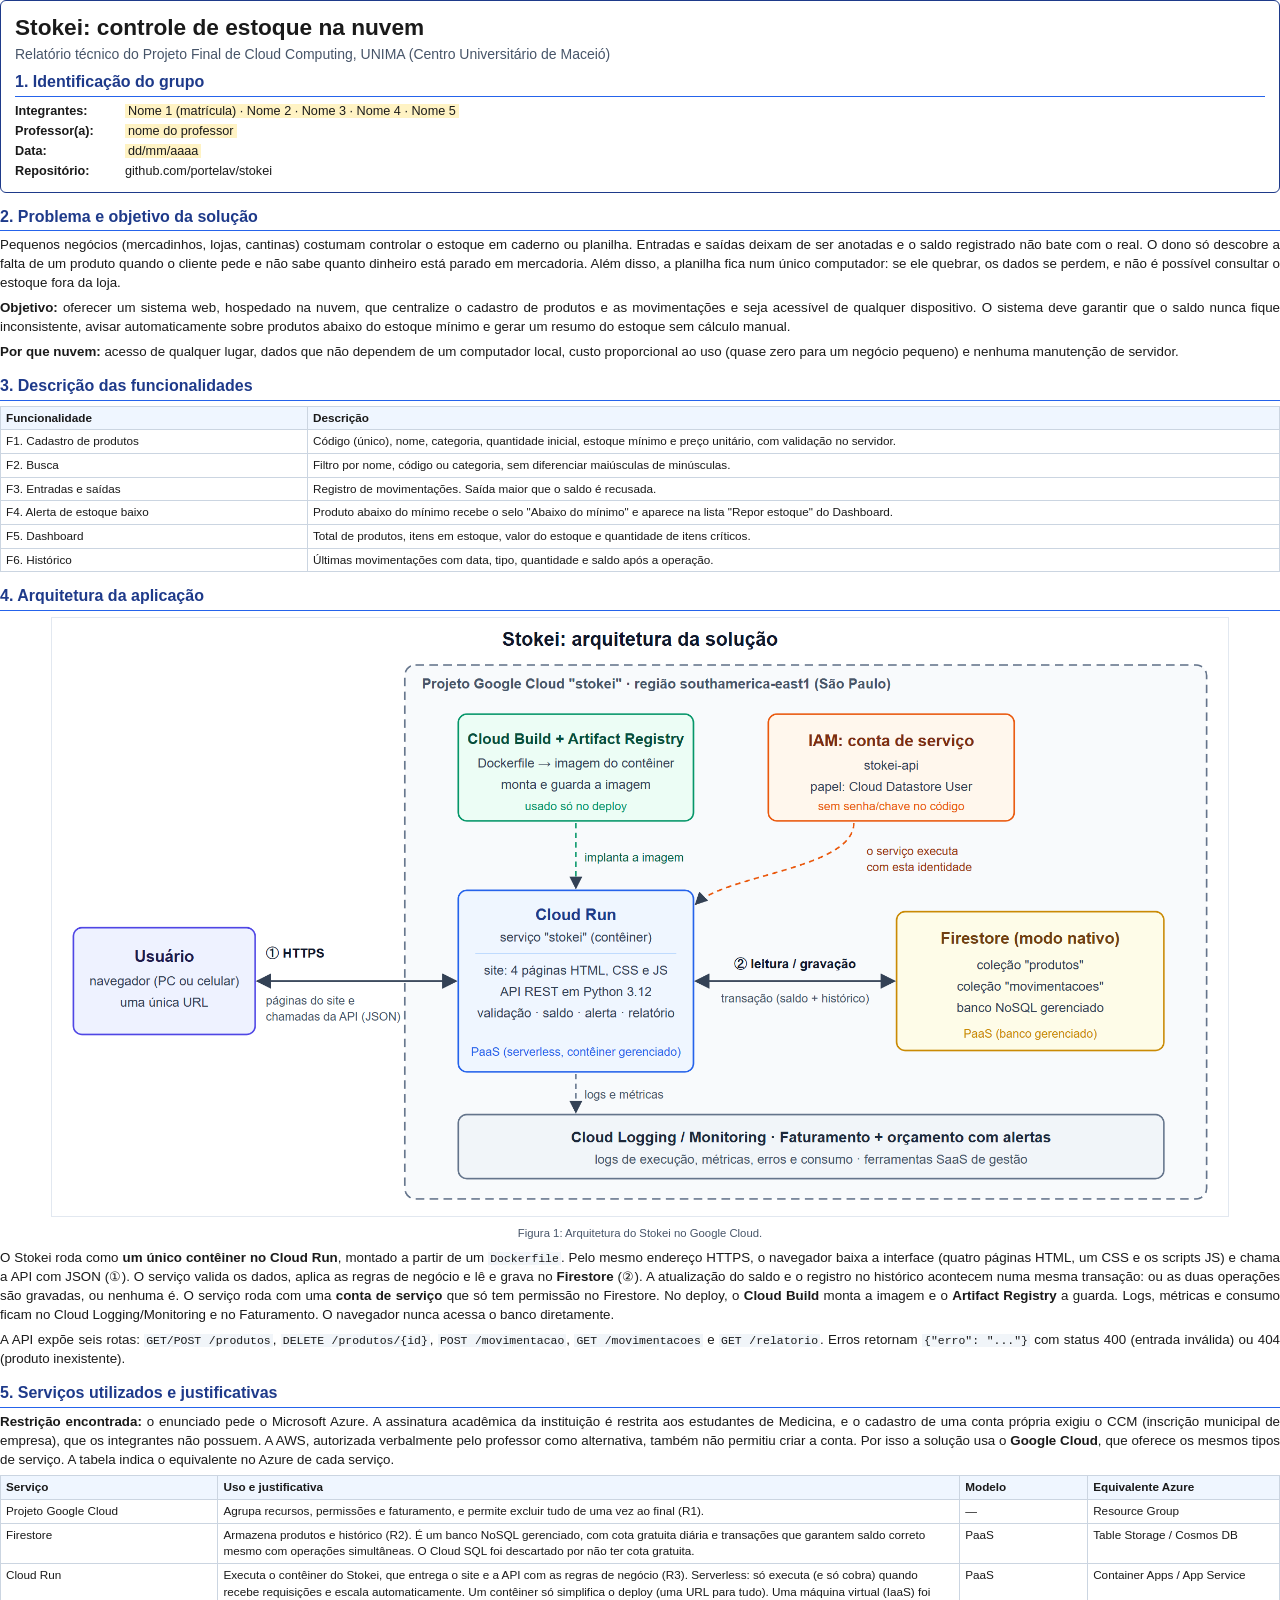
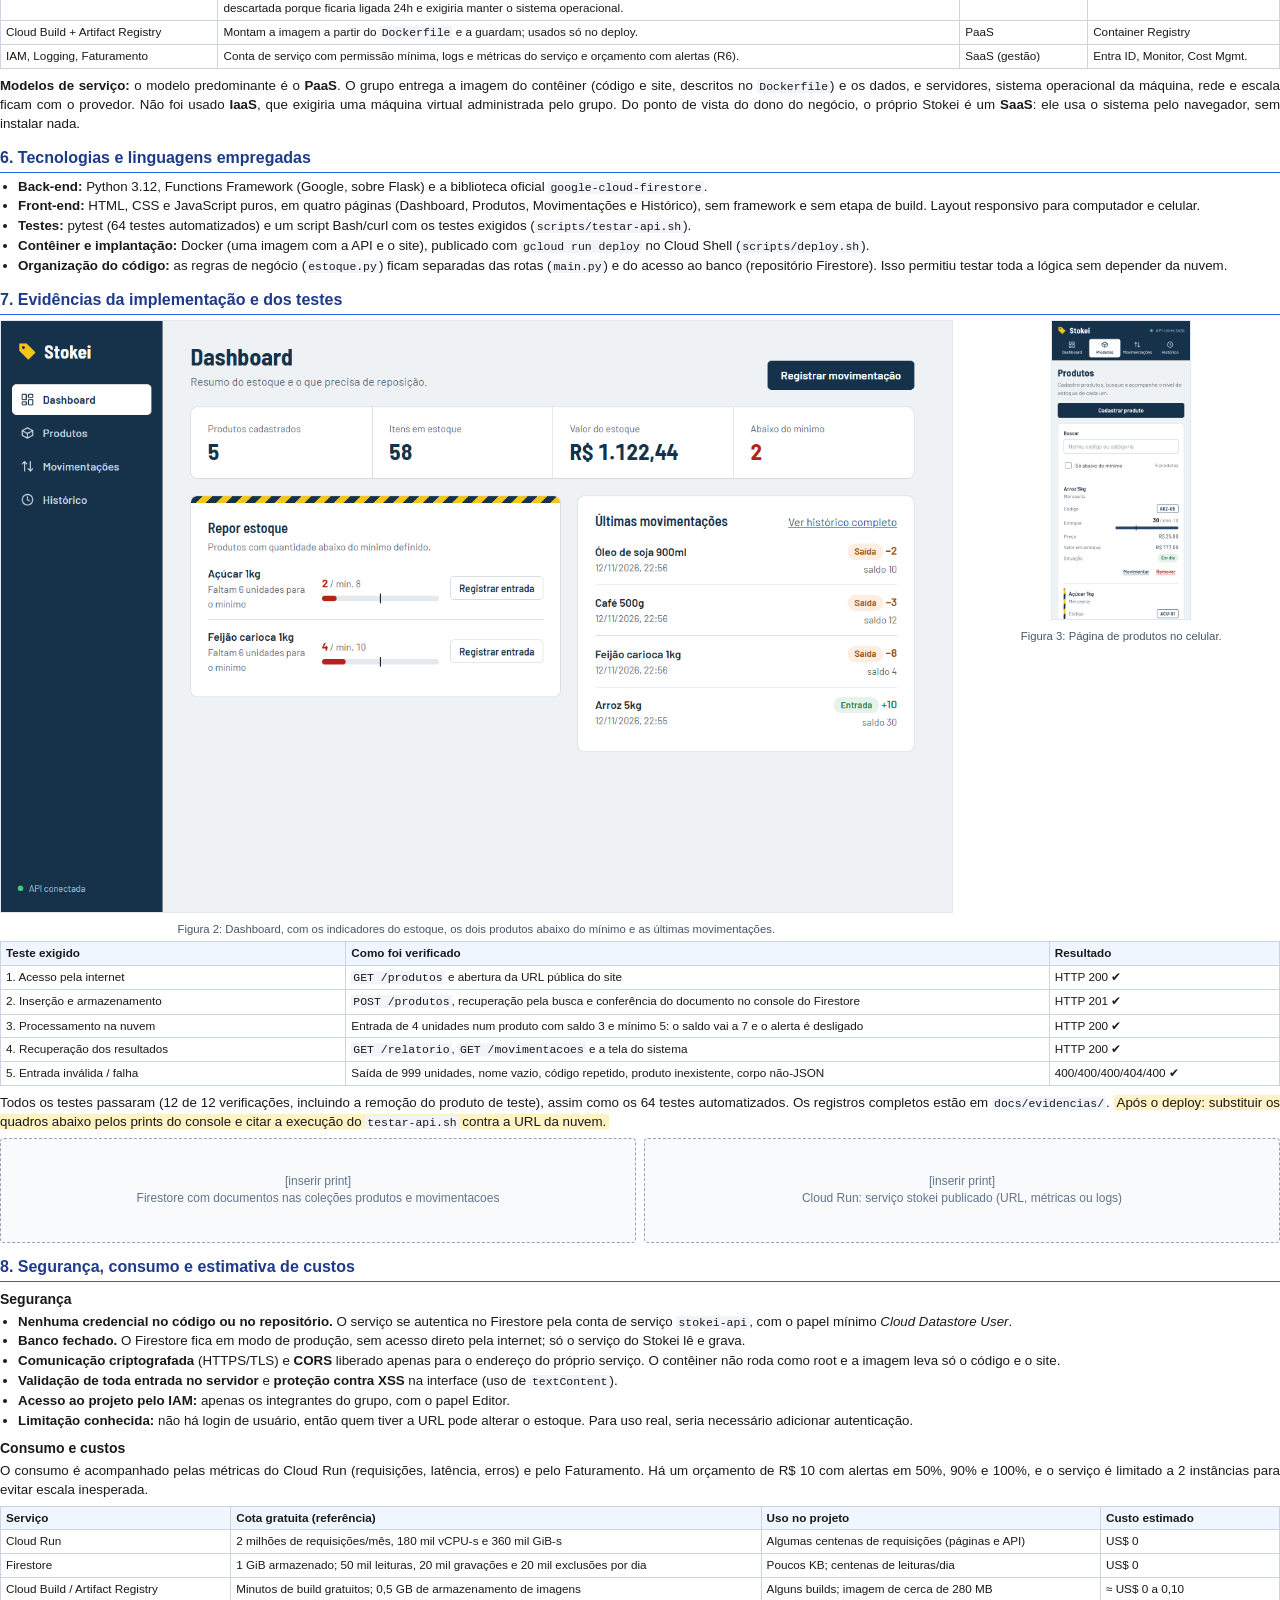
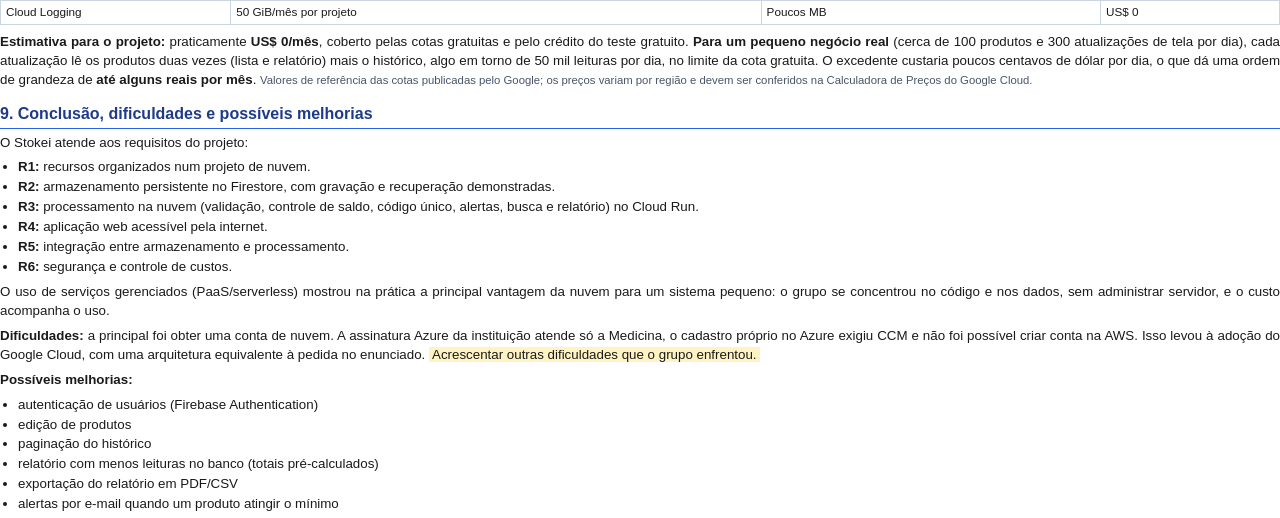
==== commit d5d30e6f: "Update docs, diagram and report for the single Cloud Run container - New architecture diagram: brows" ====
--- a/docs/relatorio/relatorio.html
+++ b/docs/relatorio/relatorio.html
@@ -68,7 +68,7 @@
   <img src="../arquitetura.png" alt="Diagrama de arquitetura do Stokei" style="max-width:92%">
   <figcaption>Figura 1: Arquitetura do Stokei no Google Cloud.</figcaption>
 </figure>
-<p>O navegador baixa a interface (quatro páginas HTML, um CSS e os scripts JS) de um bucket público do <b>Cloud Storage</b> (①). A interface chama a API, publicada no <b>Cloud Run functions</b>, por HTTPS com JSON (②). A função valida os dados, aplica as regras de negócio e lê e grava no <b>Firestore</b> (③). A atualização do saldo e o registro no histórico acontecem numa mesma transação: ou as duas operações são gravadas, ou nenhuma é. A função roda com uma <b>conta de serviço</b> que só tem permissão no Firestore. Logs, métricas e consumo ficam no Cloud Logging/Monitoring e no Faturamento. O navegador nunca acessa o banco diretamente.</p>
+<p>O Stokei roda como <b>um único contêiner no Cloud Run</b>, montado a partir de um <code>Dockerfile</code>. Pelo mesmo endereço HTTPS, o navegador baixa a interface (quatro páginas HTML, um CSS e os scripts JS) e chama a API com JSON (①). O serviço valida os dados, aplica as regras de negócio e lê e grava no <b>Firestore</b> (②). A atualização do saldo e o registro no histórico acontecem numa mesma transação: ou as duas operações são gravadas, ou nenhuma é. O serviço roda com uma <b>conta de serviço</b> que só tem permissão no Firestore. No deploy, o <b>Cloud Build</b> monta a imagem e o <b>Artifact Registry</b> a guarda. Logs, métricas e consumo ficam no Cloud Logging/Monitoring e no Faturamento. O navegador nunca acessa o banco diretamente.</p>
 <p>A API expõe seis rotas: <code>GET/POST /produtos</code>, <code>DELETE /produtos/{id}</code>, <code>POST /movimentacao</code>, <code>GET /movimentacoes</code> e <code>GET /relatorio</code>. Erros retornam <code>{"erro": "..."}</code> com status 400 (entrada inválida) ou 404 (produto inexistente).</p>
 
 <h2>5. Serviços utilizados e justificativas</h2>
@@ -77,18 +77,18 @@
   <tr><th style="width:17%">Serviço</th><th>Uso e justificativa</th><th style="width:10%">Modelo</th><th style="width:15%">Equivalente Azure</th></tr>
   <tr><td>Projeto Google Cloud</td><td>Agrupa recursos, permissões e faturamento, e permite excluir tudo de uma vez ao final (R1).</td><td>—</td><td>Resource Group</td></tr>
   <tr><td>Firestore</td><td>Armazena produtos e histórico (R2). É um banco NoSQL gerenciado, com cota gratuita diária e transações que garantem saldo correto mesmo com operações simultâneas. O Cloud SQL foi descartado por não ter cota gratuita.</td><td>PaaS</td><td>Table Storage / Cosmos DB</td></tr>
-  <tr><td>Cloud Run functions</td><td>API e regras de negócio (R3). Serverless: só executa (e só cobra) quando recebe requisições e escala automaticamente. Uma máquina virtual (IaaS) foi descartada porque ficaria ligada 24h e exigiria manter o sistema operacional.</td><td>PaaS (FaaS)</td><td>Azure Functions</td></tr>
-  <tr><td>Cloud Storage</td><td>Hospeda os arquivos do site, sem servidor web e com custo praticamente zero.</td><td>PaaS</td><td>Blob Storage</td></tr>
-  <tr><td>IAM, Logging, Faturamento</td><td>Conta de serviço com permissão mínima, logs e métricas da função e orçamento com alertas (R6).</td><td>SaaS (gestão)</td><td>Entra ID, Monitor, Cost Mgmt.</td></tr>
+  <tr><td>Cloud Run</td><td>Executa o contêiner do Stokei, que entrega o site e a API com as regras de negócio (R3). Serverless: só executa (e só cobra) quando recebe requisições e escala automaticamente. Um contêiner só simplifica o deploy (uma URL para tudo). Uma máquina virtual (IaaS) foi descartada porque ficaria ligada 24h e exigiria manter o sistema operacional.</td><td>PaaS</td><td>Container Apps / App Service</td></tr>
+  <tr><td>Cloud Build + Artifact Registry</td><td>Montam a imagem a partir do <code>Dockerfile</code> e a guardam; usados só no deploy.</td><td>PaaS</td><td>Container Registry</td></tr>
+  <tr><td>IAM, Logging, Faturamento</td><td>Conta de serviço com permissão mínima, logs e métricas do serviço e orçamento com alertas (R6).</td><td>SaaS (gestão)</td><td>Entra ID, Monitor, Cost Mgmt.</td></tr>
 </table>
-<p><b>Modelos de serviço:</b> o modelo predominante é o <b>PaaS</b>. O grupo entrega apenas código, dados e arquivos, e servidor, sistema operacional, runtime e escala ficam com o provedor. Não foi usado <b>IaaS</b>, que exigiria uma máquina virtual administrada pelo grupo. Do ponto de vista do dono do negócio, o próprio Stokei é um <b>SaaS</b>: ele usa o sistema pelo navegador, sem instalar nada.</p>
+<p><b>Modelos de serviço:</b> o modelo predominante é o <b>PaaS</b>. O grupo entrega a imagem do contêiner (código e site, descritos no <code>Dockerfile</code>) e os dados, e servidores, sistema operacional da máquina, rede e escala ficam com o provedor. Não foi usado <b>IaaS</b>, que exigiria uma máquina virtual administrada pelo grupo. Do ponto de vista do dono do negócio, o próprio Stokei é um <b>SaaS</b>: ele usa o sistema pelo navegador, sem instalar nada.</p>
 
 <h2>6. Tecnologias e linguagens empregadas</h2>
 <ul>
   <li><b>Back-end:</b> Python 3.12, Functions Framework (Google, sobre Flask) e a biblioteca oficial <code>google-cloud-firestore</code>.</li>
   <li><b>Front-end:</b> HTML, CSS e JavaScript puros, em quatro páginas (Dashboard, Produtos, Movimentações e Histórico), sem framework e sem etapa de build. Layout responsivo para computador e celular.</li>
-  <li><b>Testes:</b> pytest (58 testes automatizados) e um script Bash/curl com os testes exigidos (<code>scripts/testar-api.sh</code>).</li>
-  <li><b>Implantação:</b> console do Google Cloud e gcloud CLI no Cloud Shell (<code>scripts/deploy.sh</code>).</li>
+  <li><b>Testes:</b> pytest (64 testes automatizados) e um script Bash/curl com os testes exigidos (<code>scripts/testar-api.sh</code>).</li>
+  <li><b>Contêiner e implantação:</b> Docker (uma imagem com a API e o site), publicado com <code>gcloud run deploy</code> no Cloud Shell (<code>scripts/deploy.sh</code>).</li>
   <li><b>Organização do código:</b> as regras de negócio (<code>estoque.py</code>) ficam separadas das rotas (<code>main.py</code>) e do acesso ao banco (repositório Firestore). Isso permitiu testar toda a lógica sem depender da nuvem.</li>
 </ul>
 
@@ -111,30 +111,29 @@
   <tr><td>4. Recuperação dos resultados</td><td><code>GET /relatorio</code>, <code>GET /movimentacoes</code> e a tela do sistema</td><td>HTTP 200 ✔</td></tr>
   <tr><td>5. Entrada inválida / falha</td><td>Saída de 999 unidades, nome vazio, código repetido, produto inexistente, corpo não-JSON</td><td>400/400/400/404/400 ✔</td></tr>
 </table>
-<p>Todos os testes passaram (12 de 12 verificações, incluindo a remoção do produto de teste), assim como os 58 testes automatizados. Os registros completos estão em <code>docs/evidencias/</code>. <span class="preencher">Após o deploy: substituir os quadros abaixo pelos prints do console e citar a execução do <code>testar-api.sh</code> contra a URL da nuvem.</span></p>
+<p>Todos os testes passaram (12 de 12 verificações, incluindo a remoção do produto de teste), assim como os 64 testes automatizados. Os registros completos estão em <code>docs/evidencias/</code>. <span class="preencher">Após o deploy: substituir os quadros abaixo pelos prints do console e citar a execução do <code>testar-api.sh</code> contra a URL da nuvem.</span></p>
 <div class="duas">
   <div class="print">[inserir print]<br>Firestore com documentos nas coleções produtos e movimentacoes</div>
-  <div class="print">[inserir print]<br>Cloud Run: função stokei-api implantada (URL, métricas ou logs)</div>
+  <div class="print">[inserir print]<br>Cloud Run: serviço stokei publicado (URL, métricas ou logs)</div>
 </div>
 
 <h2>8. Segurança, consumo e estimativa de custos</h2>
 <h3>Segurança</h3>
 <ul>
-  <li><b>Nenhuma credencial no código ou no repositório.</b> A função se autentica no Firestore pela conta de serviço <code>stokei-api</code>, com o papel mínimo <i>Cloud Datastore User</i>.</li>
-  <li><b>Banco fechado.</b> O Firestore fica em modo de produção, sem acesso direto pela internet; só a função lê e grava.</li>
-  <li><b>Comunicação criptografada</b> (HTTPS/TLS) e <b>CORS</b> liberado apenas para a origem do site.</li>
+  <li><b>Nenhuma credencial no código ou no repositório.</b> O serviço se autentica no Firestore pela conta de serviço <code>stokei-api</code>, com o papel mínimo <i>Cloud Datastore User</i>.</li>
+  <li><b>Banco fechado.</b> O Firestore fica em modo de produção, sem acesso direto pela internet; só o serviço do Stokei lê e grava.</li>
+  <li><b>Comunicação criptografada</b> (HTTPS/TLS) e <b>CORS</b> liberado apenas para o endereço do próprio serviço. O contêiner não roda como root e a imagem leva só o código e o site.</li>
   <li><b>Validação de toda entrada no servidor</b> e <b>proteção contra XSS</b> na interface (uso de <code>textContent</code>).</li>
   <li><b>Acesso ao projeto pelo IAM:</b> apenas os integrantes do grupo, com o papel Editor.</li>
   <li><b>Limitação conhecida:</b> não há login de usuário, então quem tiver a URL pode alterar o estoque. Para uso real, seria necessário adicionar autenticação.</li>
 </ul>
 <h3>Consumo e custos</h3>
-<p>O consumo é acompanhado pelas métricas do Cloud Run (requisições, latência, erros) e pelo Faturamento. Há um orçamento de R$ 10 com alertas em 50%, 90% e 100%, e a função é limitada a 2 instâncias para evitar escala inesperada.</p>
+<p>O consumo é acompanhado pelas métricas do Cloud Run (requisições, latência, erros) e pelo Faturamento. Há um orçamento de R$ 10 com alertas em 50%, 90% e 100%, e o serviço é limitado a 2 instâncias para evitar escala inesperada.</p>
 <table>
   <tr><th style="width:18%">Serviço</th><th>Cota gratuita (referência)</th><th>Uso no projeto</th><th style="width:14%">Custo estimado</th></tr>
-  <tr><td>Cloud Run functions</td><td>2 milhões de requisições/mês, 180 mil vCPU-s e 360 mil GiB-s</td><td>Algumas centenas de requisições</td><td>US$ 0</td></tr>
+  <tr><td>Cloud Run</td><td>2 milhões de requisições/mês, 180 mil vCPU-s e 360 mil GiB-s</td><td>Algumas centenas de requisições (páginas e API)</td><td>US$ 0</td></tr>
   <tr><td>Firestore</td><td>1 GiB armazenado; 50 mil leituras, 20 mil gravações e 20 mil exclusões por dia</td><td>Poucos KB; centenas de leituras/dia</td><td>US$ 0</td></tr>
-  <tr><td>Cloud Storage</td><td>5 GB grátis apenas em regiões dos EUA; em São Paulo, cobrança por GB</td><td>11 arquivos, cerca de 55 KB</td><td>&lt; US$ 0,01</td></tr>
-  <tr><td>Cloud Build / Artifact Registry</td><td>Minutos de build gratuitos; 0,5 GB de armazenamento de imagens</td><td>Alguns builds; 1 imagem</td><td>≈ US$ 0 a 0,10</td></tr>
+  <tr><td>Cloud Build / Artifact Registry</td><td>Minutos de build gratuitos; 0,5 GB de armazenamento de imagens</td><td>Alguns builds; imagem de cerca de 280 MB</td><td>≈ US$ 0 a 0,10</td></tr>
   <tr><td>Cloud Logging</td><td>50 GiB/mês por projeto</td><td>Poucos MB</td><td>US$ 0</td></tr>
 </table>
 <p><b>Estimativa para o projeto:</b> praticamente <b>US$ 0/mês</b>, coberto pelas cotas gratuitas e pelo crédito do teste gratuito. <b>Para um pequeno negócio real</b> (cerca de 100 produtos e 300 atualizações de tela por dia), cada atualização lê os produtos duas vezes (lista e relatório) mais o histórico, algo em torno de 50 mil leituras por dia, no limite da cota gratuita. O excedente custaria poucos centavos de dólar por dia, o que dá uma ordem de grandeza de <b>até alguns reais por mês</b>. <span class="nota">Valores de referência das cotas publicadas pelo Google; os preços variam por região e devem ser conferidos na Calculadora de Preços do Google Cloud.</span></p>
@@ -144,7 +143,7 @@
 <ul>
   <li><b>R1:</b> recursos organizados num projeto de nuvem.</li>
   <li><b>R2:</b> armazenamento persistente no Firestore, com gravação e recuperação demonstradas.</li>
-  <li><b>R3:</b> processamento na nuvem (validação, controle de saldo, código único, alertas, busca e relatório) no Cloud Run functions.</li>
+  <li><b>R3:</b> processamento na nuvem (validação, controle de saldo, código único, alertas, busca e relatório) no Cloud Run.</li>
   <li><b>R4:</b> aplicação web acessível pela internet.</li>
   <li><b>R5:</b> integração entre armazenamento e processamento.</li>
   <li><b>R6:</b> segurança e controle de custos.</li>
